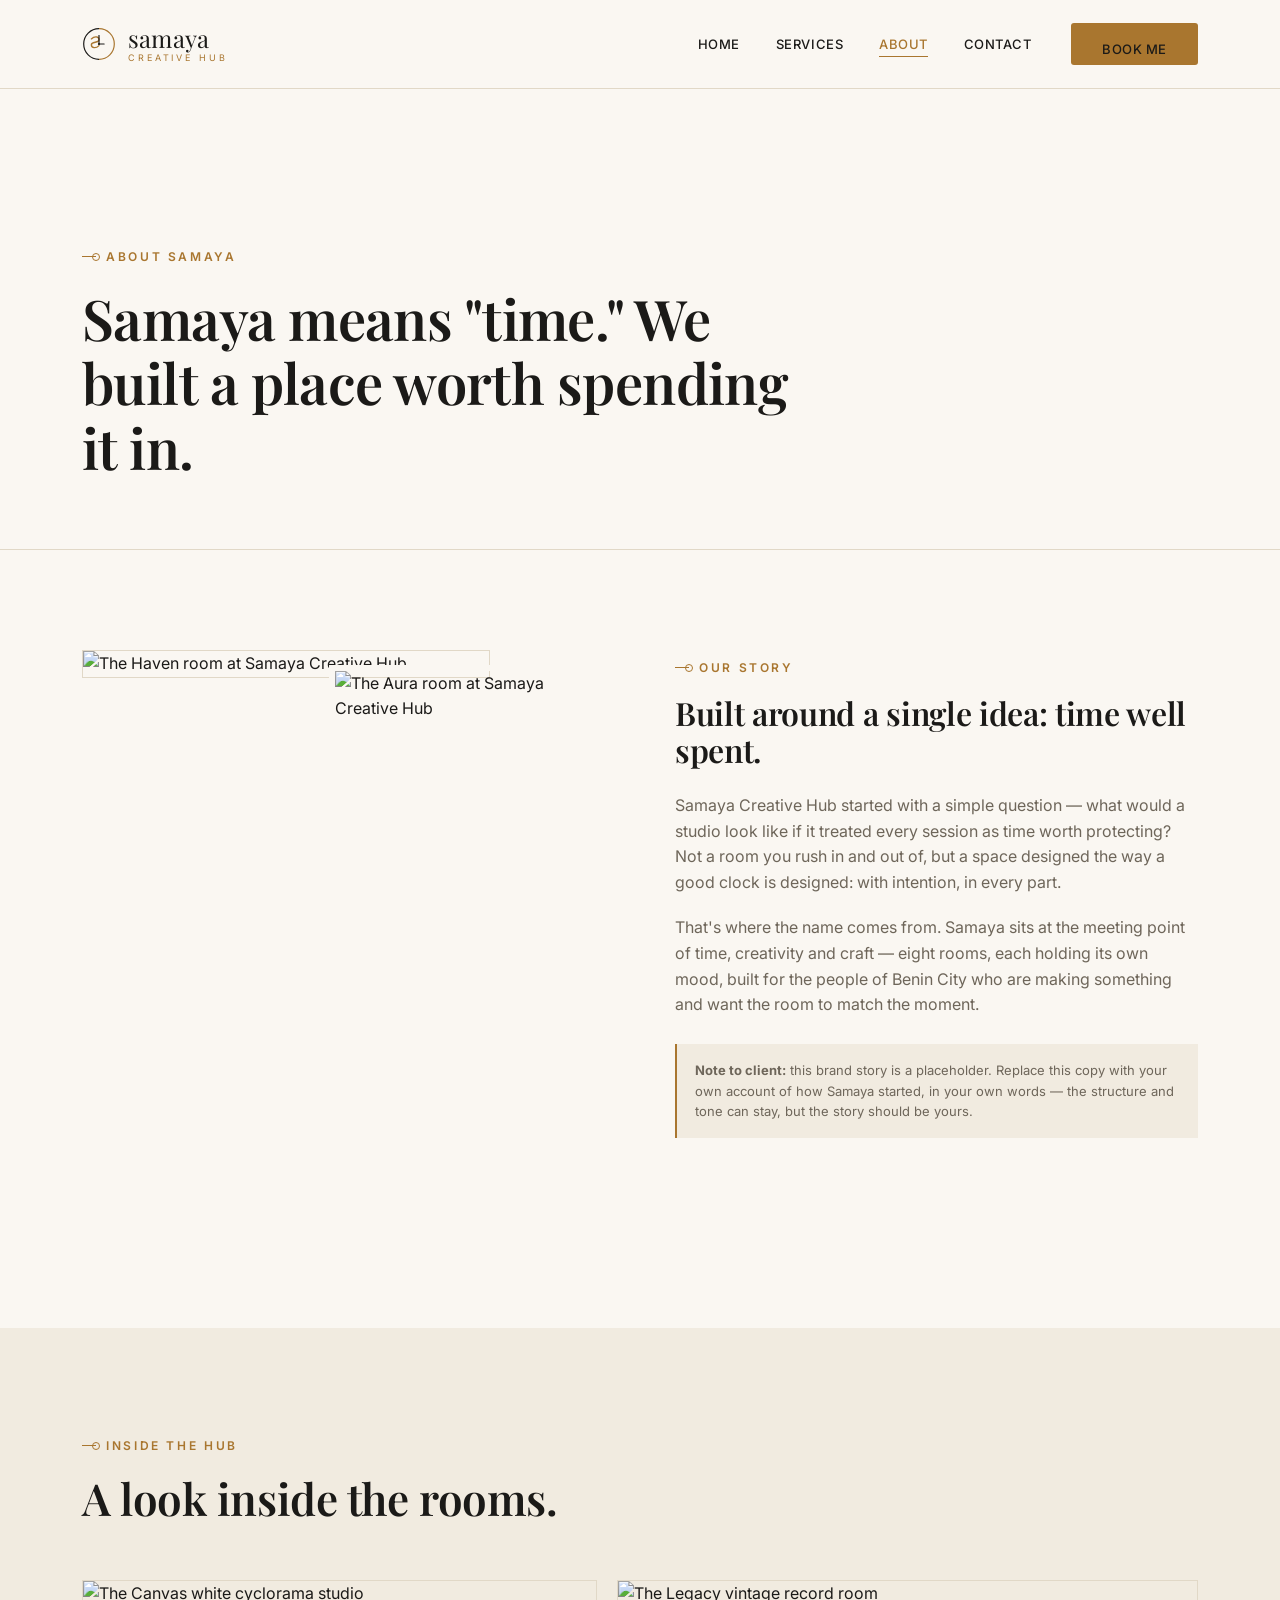
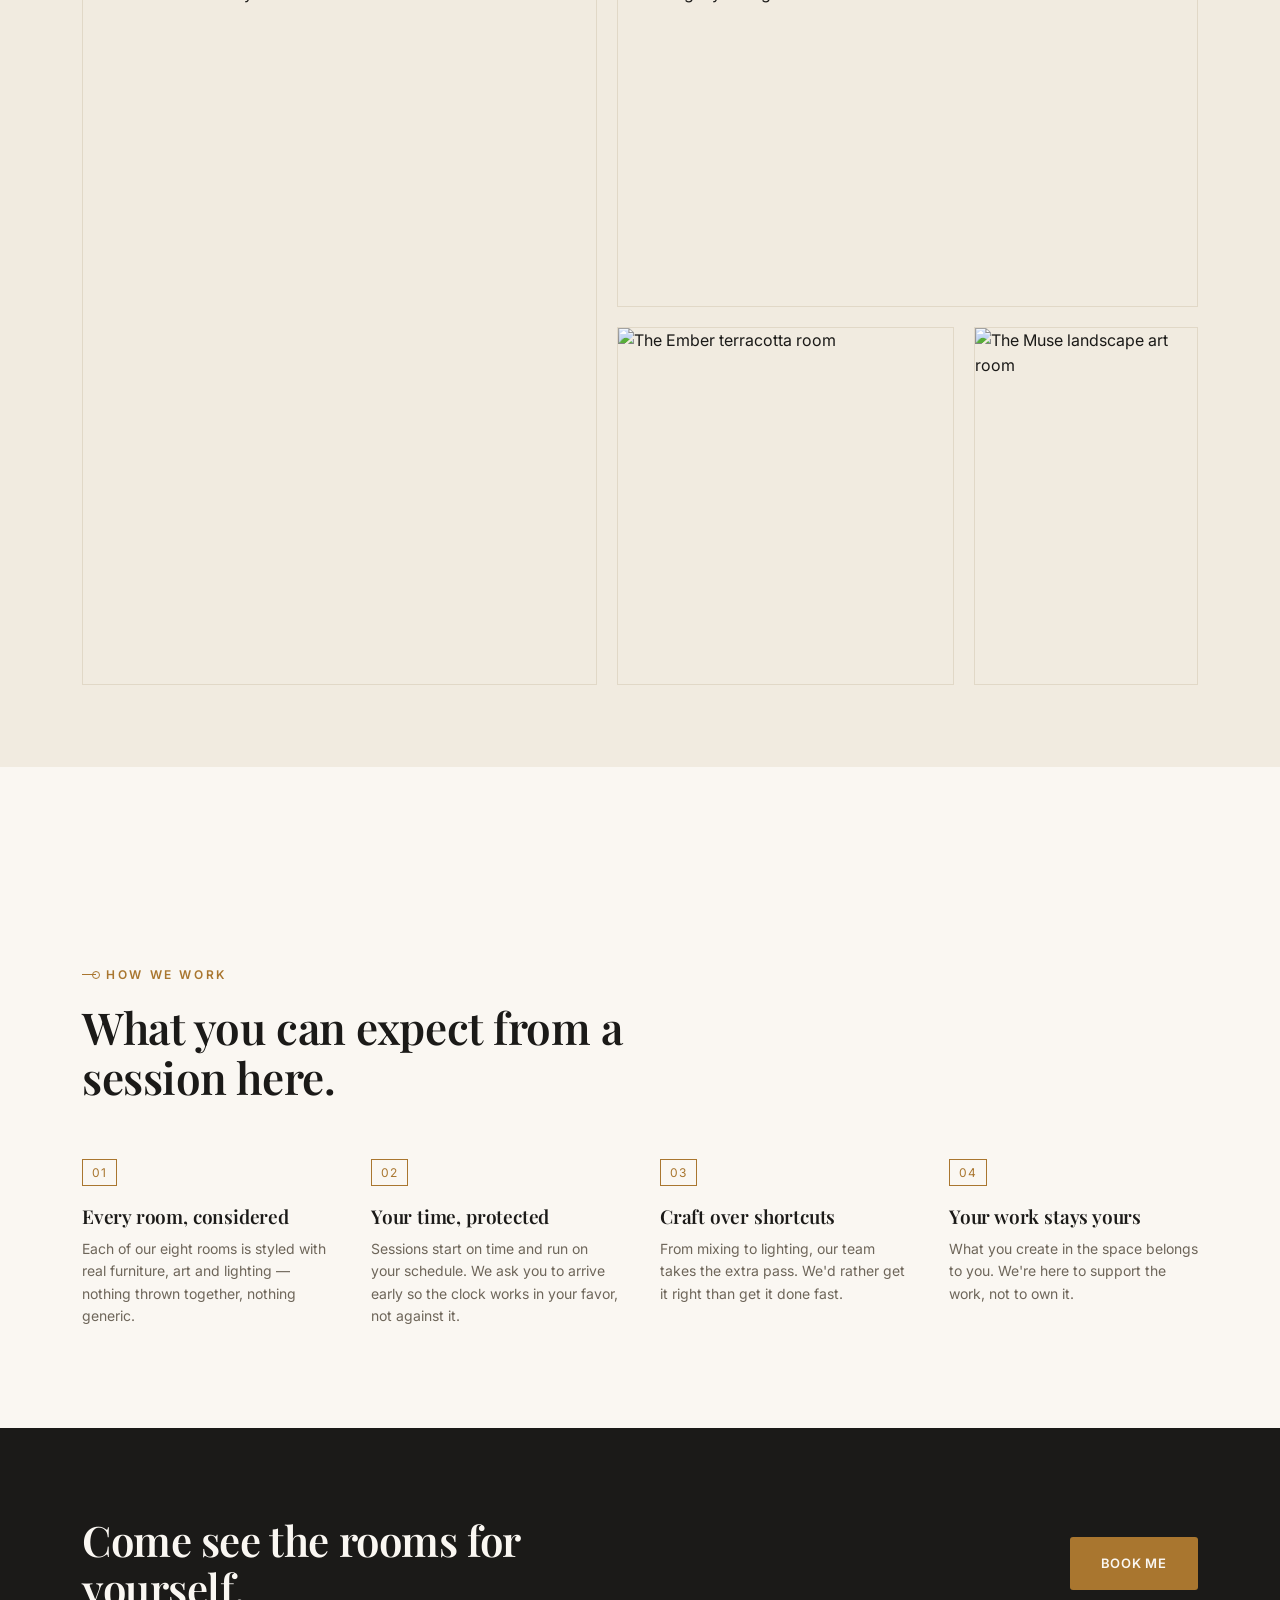
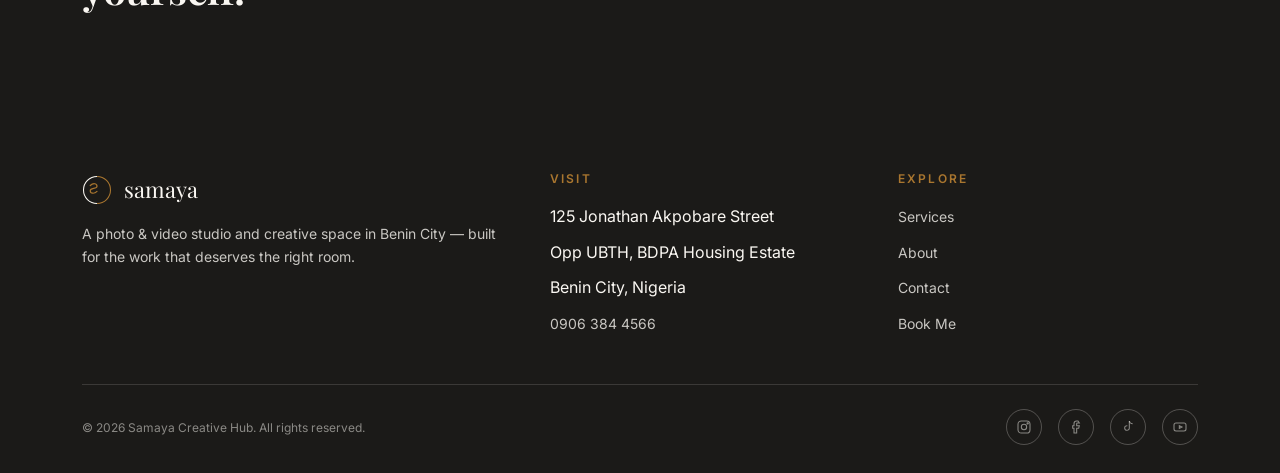
==== about.html @ 329f3262 "first commit" ====
<!DOCTYPE html>
<html lang="en">
<head>
<meta charset="UTF-8">
<meta name="viewport" content="width=device-width, initial-scale=1.0">
<title>About — Samaya Creative Hub</title>
<meta name="description" content="The story, values and studio spaces behind Samaya Creative Hub, a photo and video studio in Benin City.">
<link rel="preconnect" href="https://fonts.googleapis.com">
<link rel="preconnect" href="https://fonts.gstatic.com" crossorigin>
<link href="https://fonts.googleapis.com/css2?family=Playfair+Display:wght@500;600;700&family=Inter:wght@400;500;600;700&display=swap" rel="stylesheet">
<link rel="stylesheet" href="styles.css">
</head>
<body>

<header class="site-header">
  <div class="wrap">
    <a href="index.html" class="logo">
      <svg viewBox="0 0 40 40" fill="none" xmlns="http://www.w3.org/2000/svg">
        <path d="M20 2a18 18 0 0 1 0 36" stroke="#A9762F" stroke-width="1.4"/>
        <path d="M20 2a18 18 0 0 0 0 36" stroke="#1B1A18" stroke-width="1.4"/>
        <path d="M11 14c3.5-3.4 9-3.2 9 1s-9 1.6-9 5.9 5.6 4.4 9 1" stroke="#A9762F" stroke-width="1.6" stroke-linecap="round"/>
        <line x1="20" y1="20" x2="20" y2="10" stroke="#1B1A18" stroke-width="1.4" stroke-linecap="round"/>
        <line x1="20" y1="20" x2="26" y2="20" stroke="#1B1A18" stroke-width="1.4" stroke-linecap="round"/>
        <circle cx="20" cy="20" r="1.3" fill="#1B1A18"/>
      </svg>
      <span class="logo-text">
        <span class="word">samaya</span>
        <span class="sub">CREATIVE HUB</span>
      </span>
    </a>
    <nav class="main-nav">
      <ul>
        <li><a href="index.html">Home</a></li>
        <li><a href="services.html">Services</a></li>
        <li><a href="about.html" class="active">About</a></li>
        <li><a href="contact.html">Contact</a></li>
      </ul>
      <a href="book.html" class="btn btn-bronze">Book Me</a>
    </nav>
    <button class="nav-toggle" aria-label="Toggle menu">
      <svg viewBox="0 0 24 24" fill="none" stroke="currentColor" stroke-width="1.6"><line x1="3" y1="6" x2="21" y2="6"/><line x1="3" y1="12" x2="21" y2="12"/><line x1="3" y1="18" x2="21" y2="18"/></svg>
    </button>
  </div>
</header>

<main>

  <section class="page-hero">
    <div class="wrap">
      <span class="eyebrow"><span class="tick"></span>About Samaya</span>
      <h1>Samaya means "time." We built a place worth spending it in.</h1>
    </div>
  </section>

  <section>
    <div class="wrap about-story">
      <div class="about-photo-stack">
        <img class="p1" src="images/the-haven.jpg" alt="The Haven room at Samaya Creative Hub">
        <img class="p2" src="images/the-aura.jpg" alt="The Aura room at Samaya Creative Hub">
      </div>
      <div class="story-copy">
        <span class="eyebrow"><span class="tick"></span>Our Story</span>
        <h2 style="font-size:32px; margin:18px 0 24px;">Built around a single idea: time well spent.</h2>
        <p>Samaya Creative Hub started with a simple question — what would a studio look like if it treated every session as time worth protecting? Not a room you rush in and out of, but a space designed the way a good clock is designed: with intention, in every part.</p>
        <p>That's where the name comes from. Samaya sits at the meeting point of time, creativity and craft — eight rooms, each holding its own mood, built for the people of Benin City who are making something and want the room to match the moment.</p>
        <div class="placeholder-note">
          <strong>Note to client:</strong> this brand story is a placeholder. Replace this copy with your own account of how Samaya started, in your own words — the structure and tone can stay, but the story should be yours.
        </div>
      </div>
    </div>
  </section>

  <section class="section-alt mt-lg">
    <div class="wrap">
      <div class="section-head">
        <span class="eyebrow"><span class="tick"></span>Inside The Hub</span>
        <h2>A look inside the rooms.</h2>
      </div>
      <div class="asym-gallery">
        <img class="g1" src="images/the-canvas.jpg" alt="The Canvas white cyclorama studio">
        <img class="g2" src="images/the-legacy.webp" alt="The Legacy vintage record room">
        <img class="g3" src="images/the-ember.jpg" alt="The Ember terracotta room">
        <img class="g4" src="images/the-muse.jpg" alt="The Muse landscape art room">
      </div>
    </div>
  </section>

  <section class="mt-lg">
    <div class="wrap">
      <div class="section-head">
        <span class="eyebrow"><span class="tick"></span>How We Work</span>
        <h2>What you can expect from a session here.</h2>
      </div>
      <div class="values-list">
        <div class="value-item">
          <span class="tag-num">01</span>
          <h3>Every room, considered</h3>
          <p>Each of our eight rooms is styled with real furniture, art and lighting — nothing thrown together, nothing generic.</p>
        </div>
        <div class="value-item">
          <span class="tag-num">02</span>
          <h3>Your time, protected</h3>
          <p>Sessions start on time and run on your schedule. We ask you to arrive early so the clock works in your favor, not against it.</p>
        </div>
        <div class="value-item">
          <span class="tag-num">03</span>
          <h3>Craft over shortcuts</h3>
          <p>From mixing to lighting, our team takes the extra pass. We'd rather get it right than get it done fast.</p>
        </div>
        <div class="value-item">
          <span class="tag-num">04</span>
          <h3>Your work stays yours</h3>
          <p>What you create in the space belongs to you. We're here to support the work, not to own it.</p>
        </div>
      </div>
    </div>
  </section>

  <section class="cta-banner">
    <div class="wrap cta-inner">
      <h2>Come see the rooms for yourself.</h2>
      <a href="book.html" class="btn btn-bronze">Book Me</a>
    </div>
  </section>

</main>

<footer class="site-footer">
  <div class="wrap">
    <div class="footer-grid">
      <div>
        <div class="footer-logo">
          <svg viewBox="0 0 40 40" fill="none" xmlns="http://www.w3.org/2000/svg">
            <path d="M20 2a18 18 0 0 1 0 36" stroke="#A9762F" stroke-width="1.4"/>
            <path d="M20 2a18 18 0 0 0 0 36" stroke="#FAF7F2" stroke-width="1.4"/>
            <path d="M11 14c3.5-3.4 9-3.2 9 1s-9 1.6-9 5.9 5.6 4.4 9 1" stroke="#A9762F" stroke-width="1.6" stroke-linecap="round"/>
          </svg>
          <span class="word">samaya</span>
        </div>
        <p>A photo &amp; video studio and creative space in Benin City — built for the work that deserves the right room.</p>
      </div>
      <div>
        <h4>Visit</h4>
        <ul>
          <li>125 Jonathan Akpobare Street</li>
          <li>Opp UBTH, BDPA Housing Estate</li>
          <li>Benin City, Nigeria</li>
          <li><a href="tel:09063844566">0906 384 4566</a></li>
        </ul>
      </div>
      <div>
        <h4>Explore</h4>
        <ul>
          <li><a href="services.html">Services</a></li>
          <li><a href="about.html">About</a></li>
          <li><a href="contact.html">Contact</a></li>
          <li><a href="book.html">Book Me</a></li>
        </ul>
      </div>
    </div>
    <div class="footer-bottom">
      <span>&copy; 2026 Samaya Creative Hub. All rights reserved.</span>
      <div class="social-row">
        <a href="https://instagram.com/samayacreativehub" aria-label="Instagram" target="_blank" rel="noopener"><svg viewBox="0 0 24 24" fill="none" stroke="currentColor" stroke-width="1.6"><rect x="3" y="3" width="18" height="18" rx="5"/><circle cx="12" cy="12" r="4"/><circle cx="17.5" cy="6.5" r="1"/></svg></a>
        <a href="https://facebook.com/samayacreativehub" aria-label="Facebook" target="_blank" rel="noopener"><svg viewBox="0 0 24 24" fill="none" stroke="currentColor" stroke-width="1.6"><path d="M15 3h-2a4 4 0 00-4 4v3H7v4h2v7h4v-7h3l1-4h-4V7a1 1 0 011-1h3z"/></svg></a>
        <a href="https://tiktok.com/@samayacreativehub" aria-label="TikTok" target="_blank" rel="noopener"><svg viewBox="0 0 24 24" fill="none" stroke="currentColor" stroke-width="1.6"><path d="M14 3v10.5a3.5 3.5 0 11-3-3.46"/><path d="M14 3c.4 2.2 2 4 5 4"/></svg></a>
        <a href="https://youtube.com/@samayacreativehub" aria-label="YouTube" target="_blank" rel="noopener"><svg viewBox="0 0 24 24" fill="none" stroke="currentColor" stroke-width="1.6"><rect x="3" y="6" width="18" height="12" rx="3"/><path d="M11 10l4 2-4 2v-4z"/></svg></a>
      </div>
    </div>
  </div>
</footer>

<script src="script.js"></script>
</body>
</html>
---- styles.css ----
/* ==========================================================================
   Samaya Creative Hub — Design System
   Bronze #A9762F · Charcoal #1B1A18 · Cream #FAF7F2
   ========================================================================== */

:root {
  --bronze: #A9762F;
  --bronze-dark: #8B5F24;
  --charcoal: #1B1A18;
  --charcoal-soft: #2A2825;
  --cream: #FAF7F2;
  --cream-alt: #F1EBE0;
  --line: #E1D8C7;
  --muted: #6E665A;

  --serif: 'Playfair Display', Georgia, serif;
  --sans: 'Inter', -apple-system, BlinkMacSystemFont, sans-serif;

  --max: 1180px;
}

* { box-sizing: border-box; margin: 0; padding: 0; }

html { scroll-behavior: smooth; }

body {
  font-family: var(--sans);
  background: var(--cream);
  color: var(--charcoal);
  line-height: 1.6;
  -webkit-font-smoothing: antialiased;
}

img { max-width: 100%; display: block; }

a { color: inherit; text-decoration: none; }

h1, h2, h3, h4 {
  font-family: var(--serif);
  font-weight: 600;
  line-height: 1.15;
  letter-spacing: -0.01em;
}

.wrap {
  max-width: var(--max);
  margin: 0 auto;
  padding: 0 32px;
}

/* ---- eyebrow / tick label, echoes the clock-face motif in the mark ---- */
.eyebrow {
  display: inline-flex;
  align-items: center;
  gap: 10px;
  font-family: var(--sans);
  font-size: 12px;
  font-weight: 600;
  letter-spacing: 0.22em;
  text-transform: uppercase;
  color: var(--bronze);
}
.eyebrow .tick {
  width: 14px;
  height: 1px;
  background: var(--bronze);
  position: relative;
}
.eyebrow .tick::after {
  content: '';
  position: absolute;
  right: -4px;
  top: -3px;
  width: 6px;
  height: 6px;
  border-radius: 50%;
  border: 1px solid var(--bronze);
}

.tag-num {
  font-family: var(--sans);
  font-size: 12px;
  letter-spacing: 0.1em;
  color: var(--bronze);
  border: 1px solid var(--bronze);
  padding: 3px 9px;
  display: inline-block;
}

/* ---- buttons ---- */
.btn {
  display: inline-flex;
  align-items: center;
  gap: 10px;
  font-family: var(--sans);
  font-size: 13px;
  font-weight: 600;
  letter-spacing: 0.06em;
  text-transform: uppercase;
  padding: 15px 30px;
  border-radius: 3px;
  border: 1px solid transparent;
  cursor: pointer;
  transition: background 0.2s ease, color 0.2s ease, border-color 0.2s ease;
}
.btn-bronze { background: var(--bronze); color: var(--cream); }
.btn-bronze:hover { background: var(--bronze-dark); }
.btn-outline-cream { background: transparent; color: var(--cream); border-color: rgba(250,247,242,0.4); }
.btn-outline-cream:hover { border-color: var(--cream); }
.btn-outline-charcoal { background: transparent; color: var(--charcoal); border-color: var(--charcoal); }
.btn-outline-charcoal:hover { background: var(--charcoal); color: var(--cream); }

/* ---- header ---- */
.site-header {
  position: sticky;
  top: 0;
  z-index: 50;
  background: rgba(250,247,242,0.92);
  backdrop-filter: blur(6px);
  border-bottom: 1px solid var(--line);
}
.site-header .wrap {
  display: flex;
  align-items: center;
  justify-content: space-between;
  height: 88px;
}
.logo { display: flex; align-items: center; gap: 12px; }
.logo svg { width: 34px; height: 34px; flex-shrink: 0; }
.logo-text { display: flex; flex-direction: column; line-height: 1; }
.logo-text .word {
  font-family: var(--serif);
  font-size: 24px;
  color: var(--charcoal);
  letter-spacing: 0.01em;
}
.logo-text .sub {
  font-family: var(--sans);
  font-size: 9px;
  letter-spacing: 0.32em;
  color: var(--bronze);
  margin-top: 3px;
}

.main-nav { display: flex; align-items: center; gap: 40px; }
.main-nav ul { display: flex; gap: 36px; list-style: none; }
.main-nav a {
  font-size: 13px;
  font-weight: 500;
  letter-spacing: 0.04em;
  text-transform: uppercase;
  color: var(--charcoal);
  padding-bottom: 4px;
  border-bottom: 1px solid transparent;
  transition: border-color 0.2s ease, color 0.2s ease;
}
.main-nav a:hover, .main-nav a.active { color: var(--bronze); border-color: var(--bronze); }

.nav-toggle { display: none; background: none; border: none; cursor: pointer; }
.nav-toggle svg { width: 26px; height: 26px; }

@media (max-width: 860px) {
  .main-nav { position: fixed; inset: 88px 0 0 0; background: var(--cream); flex-direction: column; align-items: flex-start; padding: 36px 32px; transform: translateX(100%); transition: transform 0.3s ease; overflow-y: auto; }
  .main-nav.open { transform: translateX(0); }
  .main-nav ul { flex-direction: column; gap: 26px; }
  .main-nav .btn { margin-top: 30px; }
  .nav-toggle { display: block; }
}

/* ---- footer ---- */
.site-footer { background: var(--charcoal); color: var(--cream); padding: 72px 0 28px; }
.footer-grid { display: grid; grid-template-columns: 1.4fr 1fr 1fr; gap: 48px; padding-bottom: 48px; border-bottom: 1px solid rgba(250,247,242,0.14); }
.footer-grid h4 { font-family: var(--sans); font-size: 12px; letter-spacing: 0.18em; text-transform: uppercase; color: var(--bronze); margin-bottom: 18px; }
.footer-grid p, .footer-grid a { font-size: 14px; color: rgba(250,247,242,0.78); }
.footer-grid ul { list-style: none; display: flex; flex-direction: column; gap: 10px; }
.footer-grid a:hover { color: var(--bronze); }
.footer-logo { display: flex; align-items: center; gap: 12px; margin-bottom: 16px; }
.footer-logo svg { width: 30px; height: 30px; }
.footer-logo .word { font-family: var(--serif); font-size: 22px; color: var(--cream); }
.footer-bottom { display: flex; justify-content: space-between; align-items: center; padding-top: 24px; font-size: 12px; color: rgba(250,247,242,0.5); flex-wrap: wrap; gap: 12px; }
.social-row { display: flex; gap: 16px; }
.social-row a { display: flex; align-items: center; justify-content: center; width: 36px; height: 36px; border: 1px solid rgba(250,247,242,0.25); border-radius: 50%; transition: border-color 0.2s ease, color 0.2s; }
.social-row a:hover { border-color: var(--bronze); color: var(--bronze); }
.social-row svg { width: 16px; height: 16px; }

@media (max-width: 700px) {
  .footer-grid { grid-template-columns: 1fr; gap: 36px; }
}

/* ---- hero ---- */
.hero { position: relative; height: 86vh; min-height: 560px; display: flex; align-items: flex-end; overflow: hidden; }
.hero img { position: absolute; inset: 0; width: 100%; height: 100%; object-fit: cover; }
.hero::after { content: ''; position: absolute; inset: 0; background: linear-gradient(0deg, rgba(27,26,24,0.82) 0%, rgba(27,26,24,0.28) 55%, rgba(27,26,24,0.1) 100%); }
.hero-content { position: relative; z-index: 2; color: var(--cream); padding: 0 32px 76px; max-width: var(--max); margin: 0 auto; width: 100%; }
.hero .eyebrow { color: #D9BE8B; margin-bottom: 22px; }
.hero .eyebrow .tick { background: #D9BE8B; }
.hero .eyebrow .tick::after { border-color: #D9BE8B; }
.hero h1 { font-size: clamp(40px, 6vw, 74px); max-width: 820px; }
.hero p.lede { font-size: 17px; max-width: 460px; margin: 24px 0 34px; color: rgba(250,247,242,0.82); }

/* ---- generic section ---- */
section { padding: 100px 0; }
.section-alt { background: var(--cream-alt); }
.section-dark { background: var(--charcoal); color: var(--cream); }
.section-head { max-width: 640px; margin-bottom: 56px; }
.section-head .eyebrow { margin-bottom: 18px; }
.section-head h2 { font-size: clamp(30px, 4vw, 44px); }
.section-head p { color: var(--muted); font-size: 16px; margin-top: 18px; }
.section-dark .section-head p { color: rgba(250,247,242,0.7); }

hr.hairline { border: none; border-top: 1px solid var(--line); margin: 0; }
.section-dark hr.hairline, .divider-dark { border-top: 1px solid rgba(250,247,242,0.16); }

/* ---- intro split ---- */
.intro-split { display: grid; grid-template-columns: 0.9fr 1.1fr; gap: 64px; align-items: center; }
.intro-split .num { font-family: var(--serif); font-size: 15px; color: var(--bronze); }
@media (max-width: 860px) { .intro-split { grid-template-columns: 1fr; gap: 30px; } }

/* ---- services grid (icon based, home preview) ---- */
.services-grid { display: grid; grid-template-columns: repeat(3, 1fr); gap: 1px; background: var(--line); border: 1px solid var(--line); }
.service-card { background: var(--cream); padding: 42px 34px; }
.service-card .icon { width: 32px; height: 32px; color: var(--bronze); margin-bottom: 22px; }
.service-card .icon svg { width: 100%; height: 100%; }
.service-card .idx { font-family: var(--sans); font-size: 12px; color: var(--muted); letter-spacing: 0.1em; margin-bottom: 14px; display: block; }
.service-card h3 { font-size: 20px; margin-bottom: 10px; }
.service-card p { font-size: 14px; color: var(--muted); }
@media (max-width: 860px) { .services-grid { grid-template-columns: 1fr; } }
@media (min-width: 861px) and (max-width: 1080px) { .services-grid { grid-template-columns: repeat(2, 1fr); } }

/* ---- rooms grid ---- */
.rooms-grid { display: grid; grid-template-columns: repeat(4, 1fr); gap: 26px; }
.room-card { position: relative; }
.room-photo { aspect-ratio: 4/5; overflow: hidden; background: var(--cream-alt); border: 1px solid var(--line); }
.room-photo img { width: 100%; height: 100%; object-fit: cover; transition: transform 0.5s ease; }
.room-card:hover .room-photo img { transform: scale(1.045); }
.room-photo.swatch { display: flex; align-items: center; justify-content: center; background: #C79A2B; }
.room-photo.swatch span { font-family: var(--serif); color: rgba(27,26,24,0.55); font-size: 13px; letter-spacing: 0.08em; }
.room-meta { display: flex; justify-content: space-between; align-items: baseline; padding-top: 14px; }
.room-meta h4 { font-size: 18px; }
.room-meta .from { font-size: 12px; color: var(--muted); text-transform: uppercase; letter-spacing: 0.06em; }
@media (max-width: 980px) { .rooms-grid { grid-template-columns: repeat(2, 1fr); } }
@media (max-width: 560px) { .rooms-grid { grid-template-columns: 1fr; } }

/* ---- room full listing (services page) ---- */
.room-listing { display: grid; grid-template-columns: 1fr 1.3fr; gap: 0; border-top: 1px solid var(--line); padding: 46px 0; align-items: center; }
.room-listing:last-child { border-bottom: 1px solid var(--line); }
.room-listing .photo { aspect-ratio: 3/2; overflow: hidden; }
.room-listing .photo img { width: 100%; height: 100%; object-fit: cover; }
.room-listing .photo.swatch { display: flex; align-items: center; justify-content: center; background: #C79A2B; }
.room-listing .photo.swatch span { font-family: var(--serif); color: rgba(27,26,24,0.55); }
.room-listing .info { padding: 0 0 0 56px; }
.room-listing .info h3 { font-size: 28px; margin-bottom: 10px; }
.room-listing .info .desc { color: var(--muted); font-size: 14px; margin-bottom: 22px; }
.price-row { display: flex; gap: 40px; }
.price-row div { display: flex; flex-direction: column; }
.price-row .amt { font-family: var(--serif); font-size: 24px; color: var(--charcoal); }
.price-row .dur { font-size: 11px; letter-spacing: 0.1em; text-transform: uppercase; color: var(--bronze); margin-top: 4px; }
@media (max-width: 780px) {
  .room-listing { grid-template-columns: 1fr; gap: 24px; }
  .room-listing .info { padding: 0; }
}

/* ---- CTA banner ---- */
.cta-banner { background: var(--charcoal); color: var(--cream); text-align: left; padding: 88px 0; }
.cta-inner { display: flex; align-items: center; justify-content: space-between; gap: 40px; flex-wrap: wrap; }
.cta-inner h2 { font-size: clamp(28px, 4vw, 42px); max-width: 560px; }
@media (max-width: 700px) { .cta-inner { text-align: left; } }

/* ---- about page ---- */
.about-story { display: grid; grid-template-columns: 1fr 1fr; gap: 70px; align-items: start; }
.about-story .story-copy p { margin-bottom: 20px; color: var(--muted); font-size: 16px; }
.placeholder-note { margin-top: 26px; padding: 16px 18px; border-left: 2px solid var(--bronze); background: var(--cream-alt); font-size: 13px; color: var(--muted); }
.about-photo-stack { position: relative; }
.about-photo-stack img { border: 1px solid var(--line); }
.about-photo-stack .p1 { width: 78%; }
.about-photo-stack .p2 { width: 55%; position: absolute; right: -12px; bottom: -50px; border: 6px solid var(--cream); }
@media (max-width: 900px) { .about-story { grid-template-columns: 1fr; gap: 90px; } .about-photo-stack { margin-bottom: 30px;} }

.asym-gallery { display: grid; grid-template-columns: repeat(6, 1fr); gap: 20px; }
.asym-gallery img { border: 1px solid var(--line); width: 100%; height: 100%; object-fit: cover; }
.asym-gallery .g1 { grid-column: 1 / 4; grid-row: 1 / 3; aspect-ratio: 4/3.4; }
.asym-gallery .g2 { grid-column: 4 / 7; grid-row: 1 / 2; aspect-ratio: 16/9; }
.asym-gallery .g3 { grid-column: 4 / 6; grid-row: 2 / 3; aspect-ratio: 1/1; }
.asym-gallery .g4 { grid-column: 6 / 7; grid-row: 2 / 3; aspect-ratio: 1/1.6; }
@media (max-width: 860px) {
  .asym-gallery { grid-template-columns: 1fr 1fr; }
  .asym-gallery .g1 { grid-column: 1/3; grid-row: auto; aspect-ratio: 16/10; }
  .asym-gallery .g2 { grid-column: 1/3; grid-row: auto; aspect-ratio: 16/9; }
  .asym-gallery .g3, .asym-gallery .g4 { grid-column: span 1; grid-row: auto; aspect-ratio: 1/1; }
}

.values-list { display: grid; grid-template-columns: repeat(4, 1fr); gap: 40px; }
.value-item .tag-num { margin-bottom: 20px; }
.value-item h3 { font-size: 19px; margin-bottom: 10px; }
.value-item p { font-size: 14px; color: var(--muted); }
@media (max-width: 860px) { .values-list { grid-template-columns: 1fr 1fr; } }
@media (max-width: 560px) { .values-list { grid-template-columns: 1fr; } }

/* ---- contact page ---- */
.contact-grid { display: grid; grid-template-columns: 1fr 1fr; gap: 70px; }
.contact-block { margin-bottom: 34px; }
.contact-block h4 { font-family: var(--sans); font-size: 12px; letter-spacing: 0.16em; text-transform: uppercase; color: var(--bronze); margin-bottom: 10px; }
.contact-block p, .contact-block a { font-size: 16px; }
.map-area { aspect-ratio: 4/3; background: var(--cream-alt); border: 1px solid var(--line); display: flex; align-items: center; justify-content: center; flex-direction: column; gap: 10px; color: var(--muted); }
.map-area svg { width: 30px; height: 30px; color: var(--bronze); }
.map-area span { font-size: 13px; letter-spacing: 0.04em; }
@media (max-width: 860px) { .contact-grid { grid-template-columns: 1fr; gap: 48px; } }

.accordion { border-top: 1px solid var(--line); margin-top: 20px; }
.acc-item { border-bottom: 1px solid var(--line); }
.acc-trigger { width: 100%; display: flex; justify-content: space-between; align-items: center; padding: 20px 0; background: none; border: none; text-align: left; font-family: var(--sans); font-size: 15px; font-weight: 600; cursor: pointer; color: var(--charcoal); }
.acc-trigger .plus { font-family: var(--serif); font-size: 20px; color: var(--bronze); transition: transform 0.25s ease; }
.acc-item.open .plus { transform: rotate(45deg); }
.acc-panel { max-height: 0; overflow: hidden; transition: max-height 0.3s ease; }
.acc-panel ul { list-style: none; padding-bottom: 22px; display: flex; flex-direction: column; gap: 10px; }
.acc-panel li { font-size: 14px; color: var(--muted); padding-left: 18px; position: relative; }
.acc-panel li::before { content: '—'; position: absolute; left: 0; color: var(--bronze); }

/* ---- booking form ---- */
.book-layout { display: grid; grid-template-columns: 1fr 1.5fr; gap: 70px; }
.book-side .eyebrow { margin-bottom: 20px; }
.book-side h1 { font-size: clamp(32px, 4vw, 46px); margin-bottom: 20px; }
.book-side p { color: var(--muted); font-size: 15px; margin-bottom: 26px; }
.reminder-box { border: 1px solid var(--line); background: var(--cream-alt); padding: 18px 20px; font-size: 13px; color: var(--charcoal); }
.reminder-box strong { color: var(--bronze); }

form.book-form { display: flex; flex-direction: column; gap: 26px; }
.form-row { display: grid; grid-template-columns: 1fr 1fr; gap: 22px; }
.field label { display: block; font-size: 12px; letter-spacing: 0.08em; text-transform: uppercase; color: var(--muted); margin-bottom: 8px; }
.field input[type="text"], .field input[type="email"], .field input[type="tel"], .field input[type="date"], .field input[type="time"], .field select, .field textarea {
  width: 100%;
  border: 1px solid var(--line);
  background: var(--cream);
  padding: 13px 14px;
  font-family: var(--sans);
  font-size: 14px;
  color: var(--charcoal);
  border-radius: 2px;
}
.field textarea { resize: vertical; min-height: 100px; }
.field input:focus, .field select:focus, .field textarea:focus { outline: none; border-color: var(--bronze); }

.check-grid { display: grid; grid-template-columns: repeat(2, 1fr); gap: 12px; }
.check-item { display: flex; align-items: center; gap: 10px; font-size: 14px; border: 1px solid var(--line); padding: 12px 14px; cursor: pointer; }
.check-item input { accent-color: var(--bronze); width: 15px; height: 15px; }
.check-item.selected { border-color: var(--bronze); }

.radio-row { display: flex; gap: 18px; flex-wrap: wrap; }
.radio-item { display: flex; align-items: center; gap: 8px; font-size: 14px; }
.radio-item input { accent-color: var(--bronze); width: 15px; height: 15px; }

.form-submit { display: flex; align-items: center; gap: 20px; margin-top: 6px; }
.form-note { font-size: 12px; color: var(--muted); }

.confirm-box { display: none; border: 1px solid var(--bronze); background: var(--cream-alt); padding: 30px; text-align: left; }
.confirm-box.show { display: block; }
.confirm-box h3 { font-family: var(--serif); font-size: 22px; margin-bottom: 8px; }
.confirm-box p { font-size: 14px; color: var(--muted); }

@media (max-width: 900px) { .book-layout { grid-template-columns: 1fr; gap: 46px; } }
@media (max-width: 560px) { .form-row, .check-grid { grid-template-columns: 1fr; } }

/* ---- page hero (interior pages) ---- */
.page-hero { padding: 150px 0 70px; border-bottom: 1px solid var(--line); }
.page-hero .eyebrow { margin-bottom: 20px; }
.page-hero h1 { font-size: clamp(34px, 5vw, 56px); max-width: 720px; }
.page-hero p { color: var(--muted); margin-top: 18px; max-width: 540px; font-size: 16px; }

/* ---- utility ---- */
.mt-lg { margin-top: 90px; }
.center-head { text-align: left; }
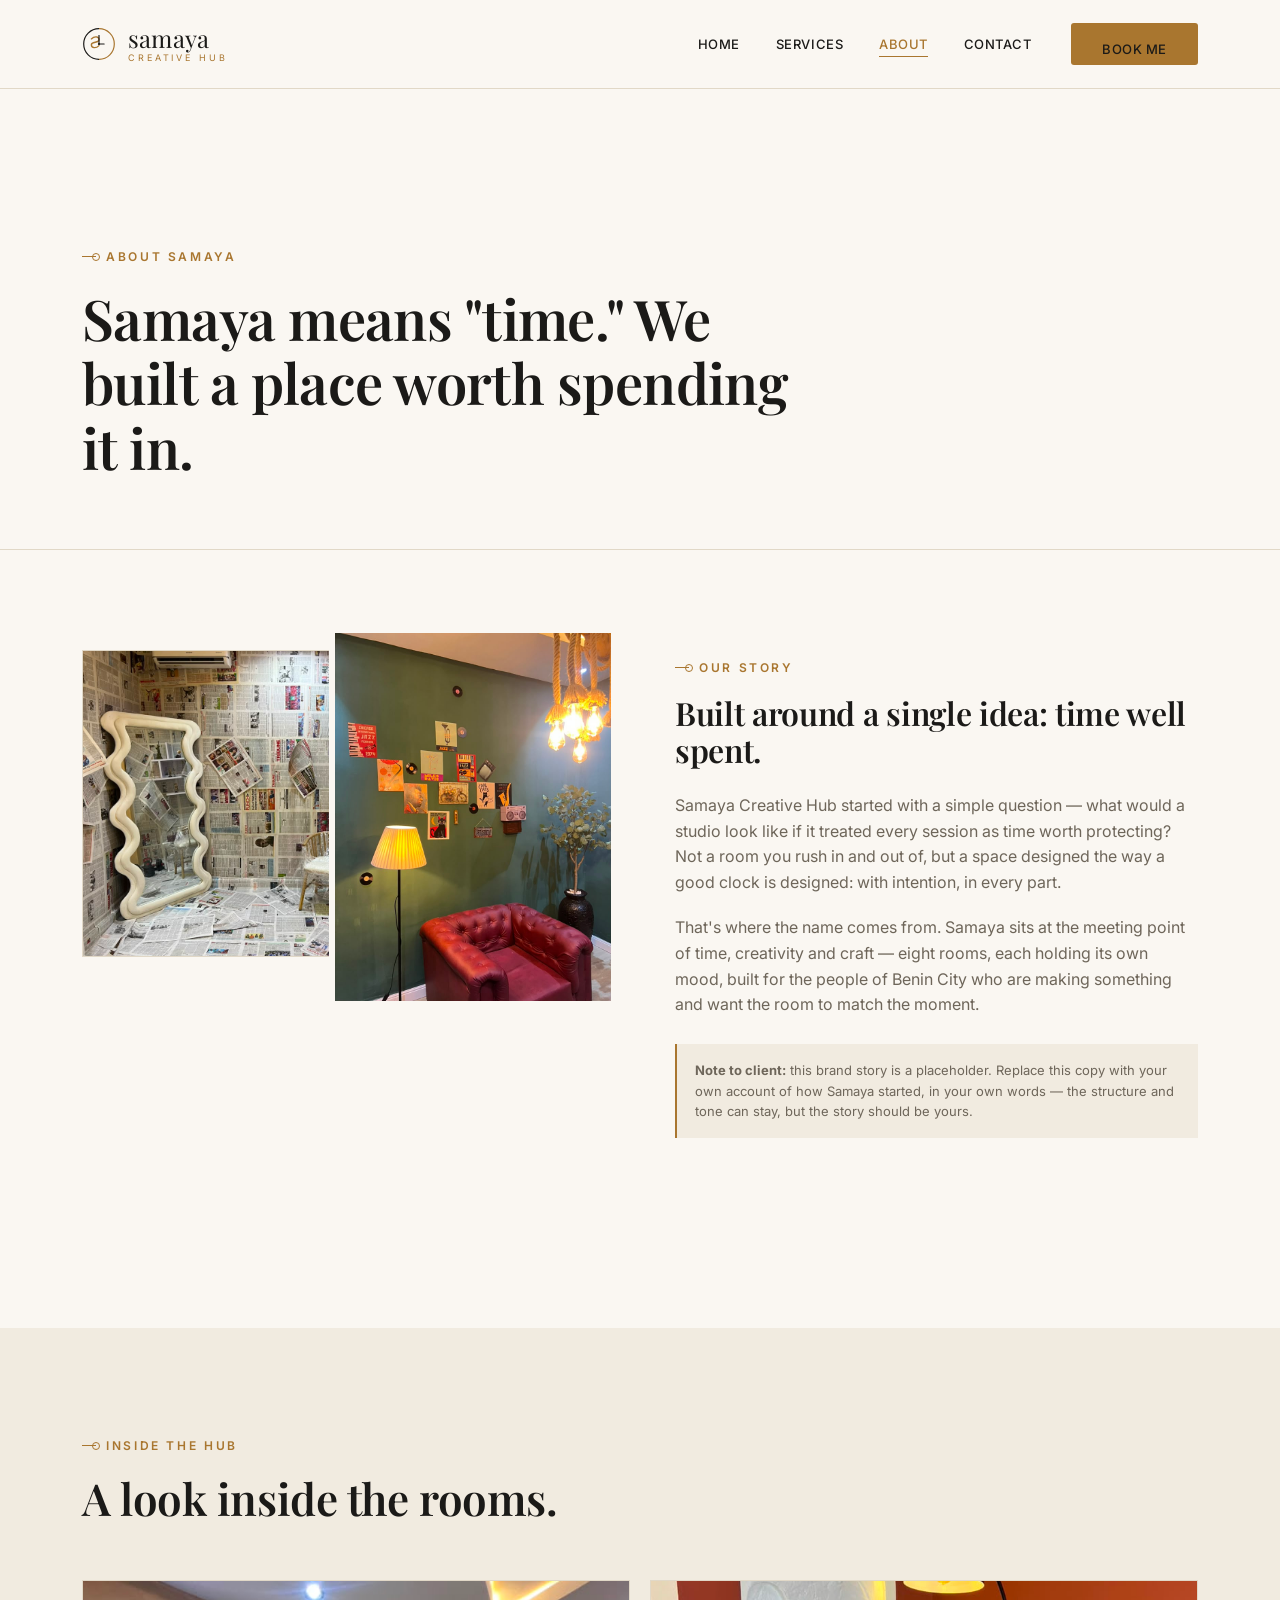
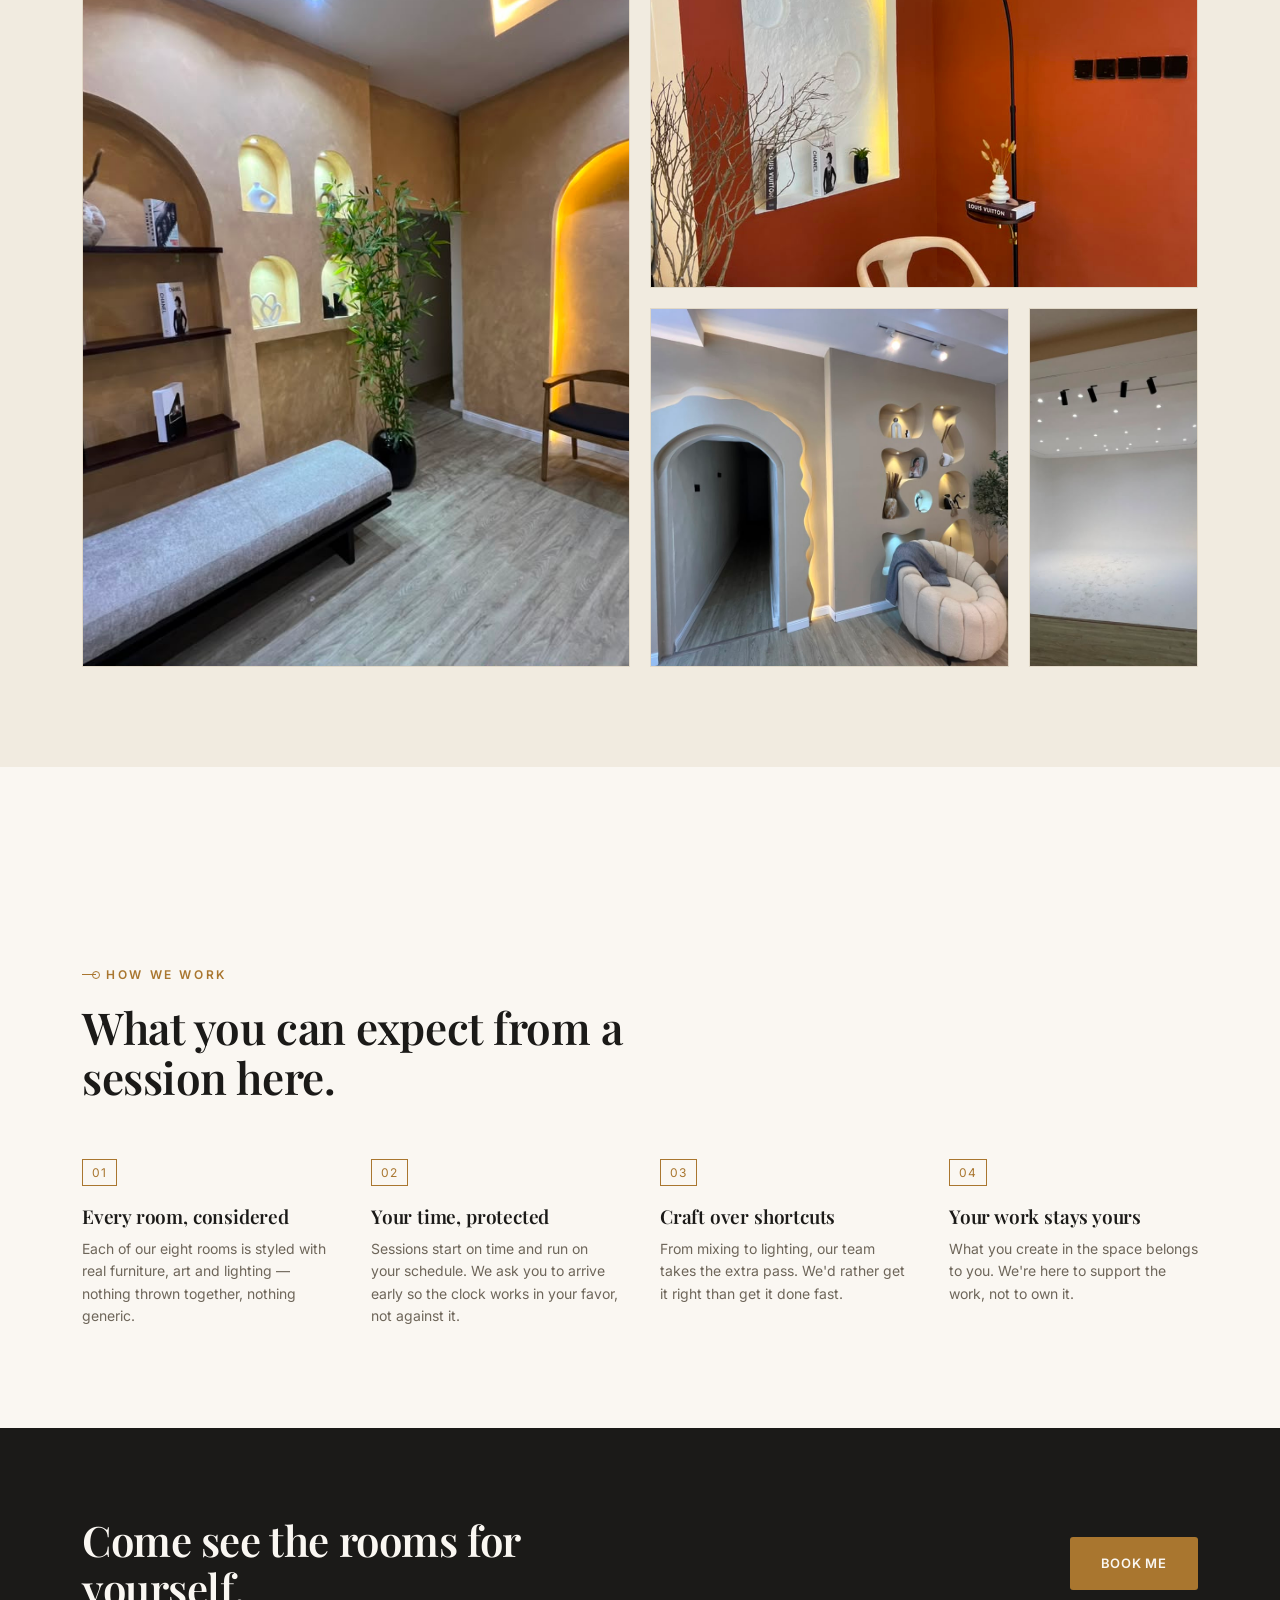
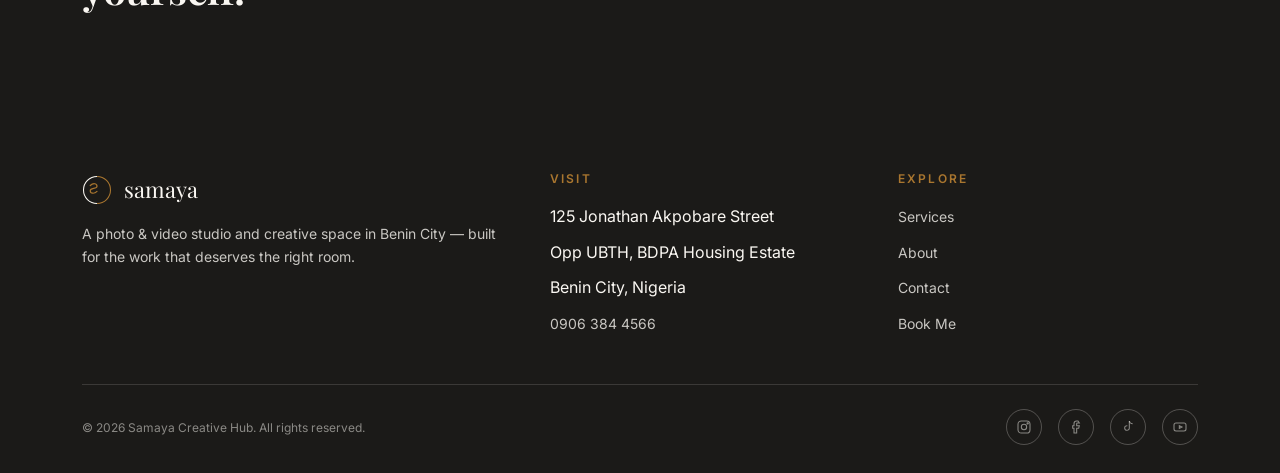
==== commit 5c9b265f: "update" ====
--- a/about.html
+++ b/about.html
@@ -1,175 +1,348 @@
-<!DOCTYPE html>
+<!doctype html>
 <html lang="en">
-<head>
-<meta charset="UTF-8">
-<meta name="viewport" content="width=device-width, initial-scale=1.0">
-<title>About — Samaya Creative Hub</title>
-<meta name="description" content="The story, values and studio spaces behind Samaya Creative Hub, a photo and video studio in Benin City.">
-<link rel="preconnect" href="https://fonts.googleapis.com">
-<link rel="preconnect" href="https://fonts.gstatic.com" crossorigin>
-<link href="https://fonts.googleapis.com/css2?family=Playfair+Display:wght@500;600;700&family=Inter:wght@400;500;600;700&display=swap" rel="stylesheet">
-<link rel="stylesheet" href="styles.css">
-</head>
-<body>
-
-<header class="site-header">
-  <div class="wrap">
-    <a href="index.html" class="logo">
-      <svg viewBox="0 0 40 40" fill="none" xmlns="http://www.w3.org/2000/svg">
-        <path d="M20 2a18 18 0 0 1 0 36" stroke="#A9762F" stroke-width="1.4"/>
-        <path d="M20 2a18 18 0 0 0 0 36" stroke="#1B1A18" stroke-width="1.4"/>
-        <path d="M11 14c3.5-3.4 9-3.2 9 1s-9 1.6-9 5.9 5.6 4.4 9 1" stroke="#A9762F" stroke-width="1.6" stroke-linecap="round"/>
-        <line x1="20" y1="20" x2="20" y2="10" stroke="#1B1A18" stroke-width="1.4" stroke-linecap="round"/>
-        <line x1="20" y1="20" x2="26" y2="20" stroke="#1B1A18" stroke-width="1.4" stroke-linecap="round"/>
-        <circle cx="20" cy="20" r="1.3" fill="#1B1A18"/>
-      </svg>
-      <span class="logo-text">
-        <span class="word">samaya</span>
-        <span class="sub">CREATIVE HUB</span>
-      </span>
-    </a>
-    <nav class="main-nav">
-      <ul>
-        <li><a href="index.html">Home</a></li>
-        <li><a href="services.html">Services</a></li>
-        <li><a href="about.html" class="active">About</a></li>
-        <li><a href="contact.html">Contact</a></li>
-      </ul>
-      <a href="book.html" class="btn btn-bronze">Book Me</a>
-    </nav>
-    <button class="nav-toggle" aria-label="Toggle menu">
-      <svg viewBox="0 0 24 24" fill="none" stroke="currentColor" stroke-width="1.6"><line x1="3" y1="6" x2="21" y2="6"/><line x1="3" y1="12" x2="21" y2="12"/><line x1="3" y1="18" x2="21" y2="18"/></svg>
-    </button>
-  </div>
-</header>
-
-<main>
-
-  <section class="page-hero">
-    <div class="wrap">
-      <span class="eyebrow"><span class="tick"></span>About Samaya</span>
-      <h1>Samaya means "time." We built a place worth spending it in.</h1>
-    </div>
-  </section>
-
-  <section>
-    <div class="wrap about-story">
-      <div class="about-photo-stack">
-        <img class="p1" src="images/the-haven.jpg" alt="The Haven room at Samaya Creative Hub">
-        <img class="p2" src="images/the-aura.jpg" alt="The Aura room at Samaya Creative Hub">
+  <head>
+    <meta charset="UTF-8" />
+    <meta name="viewport" content="width=device-width, initial-scale=1.0" />
+    <title>About — Samaya Creative Hub</title>
+    <meta
+      name="description"
+      content="The story, values and studio spaces behind Samaya Creative Hub, a photo and video studio in Benin City."
+    />
+    <link rel="preconnect" href="https://fonts.googleapis.com" />
+    <link rel="preconnect" href="https://fonts.gstatic.com" crossorigin />
+    <link
+      href="https://fonts.googleapis.com/css2?family=Playfair+Display:wght@500;600;700&family=Inter:wght@400;500;600;700&display=swap"
+      rel="stylesheet"
+    />
+    <link rel="stylesheet" href="styles.css" />
+  </head>
+  <body>
+    <header class="site-header">
+      <div class="wrap">
+        <a href="index.html" class="logo">
+          <svg
+            viewBox="0 0 40 40"
+            fill="none"
+            xmlns="http://www.w3.org/2000/svg"
+          >
+            <path
+              d="M20 2a18 18 0 0 1 0 36"
+              stroke="#A9762F"
+              stroke-width="1.4"
+            />
+            <path
+              d="M20 2a18 18 0 0 0 0 36"
+              stroke="#1B1A18"
+              stroke-width="1.4"
+            />
+            <path
+              d="M11 14c3.5-3.4 9-3.2 9 1s-9 1.6-9 5.9 5.6 4.4 9 1"
+              stroke="#A9762F"
+              stroke-width="1.6"
+              stroke-linecap="round"
+            />
+            <line
+              x1="20"
+              y1="20"
+              x2="20"
+              y2="10"
+              stroke="#1B1A18"
+              stroke-width="1.4"
+              stroke-linecap="round"
+            />
+            <line
+              x1="20"
+              y1="20"
+              x2="26"
+              y2="20"
+              stroke="#1B1A18"
+              stroke-width="1.4"
+              stroke-linecap="round"
+            />
+            <circle cx="20" cy="20" r="1.3" fill="#1B1A18" />
+          </svg>
+          <span class="logo-text">
+            <span class="word">samaya</span>
+            <span class="sub">CREATIVE HUB</span>
+          </span>
+        </a>
+        <nav class="main-nav">
+          <ul>
+            <li><a href="index.html">Home</a></li>
+            <li><a href="services.html">Services</a></li>
+            <li><a href="about.html" class="active">About</a></li>
+            <li><a href="contact.html">Contact</a></li>
+          </ul>
+          <a href="book.html" class="btn btn-bronze">Book Me</a>
+        </nav>
+        <button class="nav-toggle" aria-label="Toggle menu">
+          <svg
+            viewBox="0 0 24 24"
+            fill="none"
+            stroke="currentColor"
+            stroke-width="1.6"
+          >
+            <line x1="3" y1="6" x2="21" y2="6" />
+            <line x1="3" y1="12" x2="21" y2="12" />
+            <line x1="3" y1="18" x2="21" y2="18" />
+          </svg>
+        </button>
       </div>
-      <div class="story-copy">
-        <span class="eyebrow"><span class="tick"></span>Our Story</span>
-        <h2 style="font-size:32px; margin:18px 0 24px;">Built around a single idea: time well spent.</h2>
-        <p>Samaya Creative Hub started with a simple question — what would a studio look like if it treated every session as time worth protecting? Not a room you rush in and out of, but a space designed the way a good clock is designed: with intention, in every part.</p>
-        <p>That's where the name comes from. Samaya sits at the meeting point of time, creativity and craft — eight rooms, each holding its own mood, built for the people of Benin City who are making something and want the room to match the moment.</p>
-        <div class="placeholder-note">
-          <strong>Note to client:</strong> this brand story is a placeholder. Replace this copy with your own account of how Samaya started, in your own words — the structure and tone can stay, but the story should be yours.
+    </header>
+
+    <main>
+      <section class="page-hero">
+        <div class="wrap">
+          <span class="eyebrow"><span class="tick"></span>About Samaya</span>
+          <h1>Samaya means "time." We built a place worth spending it in.</h1>
+        </div>
+      </section>
+
+      <section>
+        <div class="wrap about-story">
+          <div class="about-photo-stack">
+            <img
+              class="p1"
+              src="assets/room_1.jpg"
+              alt="The Haven room at Samaya Creative Hub"
+            />
+            <img
+              class="p2"
+              src="assets/room_2.jpg"
+              alt="The Aura room at Samaya Creative Hub"
+            />
+          </div>
+          <div class="story-copy">
+            <span class="eyebrow"><span class="tick"></span>Our Story</span>
+            <h2 style="font-size: 32px; margin: 18px 0 24px">
+              Built around a single idea: time well spent.
+            </h2>
+            <p>
+              Samaya Creative Hub started with a simple question — what would a
+              studio look like if it treated every session as time worth
+              protecting? Not a room you rush in and out of, but a space
+              designed the way a good clock is designed: with intention, in
+              every part.
+            </p>
+            <p>
+              That's where the name comes from. Samaya sits at the meeting point
+              of time, creativity and craft — eight rooms, each holding its own
+              mood, built for the people of Benin City who are making something
+              and want the room to match the moment.
+            </p>
+            <div class="placeholder-note">
+              <strong>Note to client:</strong> this brand story is a
+              placeholder. Replace this copy with your own account of how Samaya
+              started, in your own words — the structure and tone can stay, but
+              the story should be yours.
+            </div>
+          </div>
+        </div>
+      </section>
+
+      <section class="section-alt mt-lg">
+        <div class="wrap">
+          <div class="section-head">
+            <span class="eyebrow"
+              ><span class="tick"></span>Inside The Hub</span
+            >
+            <h2>A look inside the rooms.</h2>
+          </div>
+          <div class="asym-gallery">
+            <img
+              class="g1"
+              src="assets/room_3.jpg"
+              alt="The Canvas white cyclorama studio"
+            />
+            <img
+              class="g2"
+              src="assets/room_4.jpg"
+              alt="The Legacy vintage record room"
+            />
+            <img
+              class="g3"
+              src="assets/room_5.jpg"
+              alt="The Ember terracotta room"
+            />
+            <img
+              class="g4"
+              src="assets/room_6.jpg"
+              alt="The Muse landscape art room"
+            />
+          </div>
+        </div>
+      </section>
+
+      <section class="mt-lg">
+        <div class="wrap">
+          <div class="section-head">
+            <span class="eyebrow"><span class="tick"></span>How We Work</span>
+            <h2>What you can expect from a session here.</h2>
+          </div>
+          <div class="values-list">
+            <div class="value-item">
+              <span class="tag-num">01</span>
+              <h3>Every room, considered</h3>
+              <p>
+                Each of our eight rooms is styled with real furniture, art and
+                lighting — nothing thrown together, nothing generic.
+              </p>
+            </div>
+            <div class="value-item">
+              <span class="tag-num">02</span>
+              <h3>Your time, protected</h3>
+              <p>
+                Sessions start on time and run on your schedule. We ask you to
+                arrive early so the clock works in your favor, not against it.
+              </p>
+            </div>
+            <div class="value-item">
+              <span class="tag-num">03</span>
+              <h3>Craft over shortcuts</h3>
+              <p>
+                From mixing to lighting, our team takes the extra pass. We'd
+                rather get it right than get it done fast.
+              </p>
+            </div>
+            <div class="value-item">
+              <span class="tag-num">04</span>
+              <h3>Your work stays yours</h3>
+              <p>
+                What you create in the space belongs to you. We're here to
+                support the work, not to own it.
+              </p>
+            </div>
+          </div>
+        </div>
+      </section>
+
+      <section class="cta-banner">
+        <div class="wrap cta-inner">
+          <h2>Come see the rooms for yourself.</h2>
+          <a href="book.html" class="btn btn-bronze">Book Me</a>
+        </div>
+      </section>
+    </main>
+
+    <footer class="site-footer">
+      <div class="wrap">
+        <div class="footer-grid">
+          <div>
+            <div class="footer-logo">
+              <svg
+                viewBox="0 0 40 40"
+                fill="none"
+                xmlns="http://www.w3.org/2000/svg"
+              >
+                <path
+                  d="M20 2a18 18 0 0 1 0 36"
+                  stroke="#A9762F"
+                  stroke-width="1.4"
+                />
+                <path
+                  d="M20 2a18 18 0 0 0 0 36"
+                  stroke="#FAF7F2"
+                  stroke-width="1.4"
+                />
+                <path
+                  d="M11 14c3.5-3.4 9-3.2 9 1s-9 1.6-9 5.9 5.6 4.4 9 1"
+                  stroke="#A9762F"
+                  stroke-width="1.6"
+                  stroke-linecap="round"
+                />
+              </svg>
+              <span class="word">samaya</span>
+            </div>
+            <p>
+              A photo &amp; video studio and creative space in Benin City —
+              built for the work that deserves the right room.
+            </p>
+          </div>
+          <div>
+            <h4>Visit</h4>
+            <ul>
+              <li>125 Jonathan Akpobare Street</li>
+              <li>Opp UBTH, BDPA Housing Estate</li>
+              <li>Benin City, Nigeria</li>
+              <li><a href="tel:09063844566">0906 384 4566</a></li>
+            </ul>
+          </div>
+          <div>
+            <h4>Explore</h4>
+            <ul>
+              <li><a href="services.html">Services</a></li>
+              <li><a href="about.html">About</a></li>
+              <li><a href="contact.html">Contact</a></li>
+              <li><a href="book.html">Book Me</a></li>
+            </ul>
+          </div>
+        </div>
+        <div class="footer-bottom">
+          <span>&copy; 2026 Samaya Creative Hub. All rights reserved.</span>
+          <div class="social-row">
+            <a
+              href="https://instagram.com/samayacreativehub"
+              aria-label="Instagram"
+              target="_blank"
+              rel="noopener"
+              ><svg
+                viewBox="0 0 24 24"
+                fill="none"
+                stroke="currentColor"
+                stroke-width="1.6"
+              >
+                <rect x="3" y="3" width="18" height="18" rx="5" />
+                <circle cx="12" cy="12" r="4" />
+                <circle cx="17.5" cy="6.5" r="1" /></svg
+            ></a>
+            <a
+              href="https://facebook.com/samayacreativehub"
+              aria-label="Facebook"
+              target="_blank"
+              rel="noopener"
+              ><svg
+                viewBox="0 0 24 24"
+                fill="none"
+                stroke="currentColor"
+                stroke-width="1.6"
+              >
+                <path
+                  d="M15 3h-2a4 4 0 00-4 4v3H7v4h2v7h4v-7h3l1-4h-4V7a1 1 0 011-1h3z"
+                /></svg
+            ></a>
+            <a
+              href="https://tiktok.com/@samayacreativehub"
+              aria-label="TikTok"
+              target="_blank"
+              rel="noopener"
+              ><svg
+                viewBox="0 0 24 24"
+                fill="none"
+                stroke="currentColor"
+                stroke-width="1.6"
+              >
+                <path d="M14 3v10.5a3.5 3.5 0 11-3-3.46" />
+                <path d="M14 3c.4 2.2 2 4 5 4" /></svg
+            ></a>
+            <a
+              href="https://youtube.com/@samayacreativehub"
+              aria-label="YouTube"
+              target="_blank"
+              rel="noopener"
+              ><svg
+                viewBox="0 0 24 24"
+                fill="none"
+                stroke="currentColor"
+                stroke-width="1.6"
+              >
+                <rect x="3" y="6" width="18" height="12" rx="3" />
+                <path d="M11 10l4 2-4 2v-4z" /></svg
+            ></a>
+          </div>
         </div>
       </div>
-    </div>
-  </section>
-
-  <section class="section-alt mt-lg">
-    <div class="wrap">
-      <div class="section-head">
-        <span class="eyebrow"><span class="tick"></span>Inside The Hub</span>
-        <h2>A look inside the rooms.</h2>
-      </div>
-      <div class="asym-gallery">
-        <img class="g1" src="images/the-canvas.jpg" alt="The Canvas white cyclorama studio">
-        <img class="g2" src="images/the-legacy.webp" alt="The Legacy vintage record room">
-        <img class="g3" src="images/the-ember.jpg" alt="The Ember terracotta room">
-        <img class="g4" src="images/the-muse.jpg" alt="The Muse landscape art room">
-      </div>
-    </div>
-  </section>
-
-  <section class="mt-lg">
-    <div class="wrap">
-      <div class="section-head">
-        <span class="eyebrow"><span class="tick"></span>How We Work</span>
-        <h2>What you can expect from a session here.</h2>
-      </div>
-      <div class="values-list">
-        <div class="value-item">
-          <span class="tag-num">01</span>
-          <h3>Every room, considered</h3>
-          <p>Each of our eight rooms is styled with real furniture, art and lighting — nothing thrown together, nothing generic.</p>
-        </div>
-        <div class="value-item">
-          <span class="tag-num">02</span>
-          <h3>Your time, protected</h3>
-          <p>Sessions start on time and run on your schedule. We ask you to arrive early so the clock works in your favor, not against it.</p>
-        </div>
-        <div class="value-item">
-          <span class="tag-num">03</span>
-          <h3>Craft over shortcuts</h3>
-          <p>From mixing to lighting, our team takes the extra pass. We'd rather get it right than get it done fast.</p>
-        </div>
-        <div class="value-item">
-          <span class="tag-num">04</span>
-          <h3>Your work stays yours</h3>
-          <p>What you create in the space belongs to you. We're here to support the work, not to own it.</p>
-        </div>
-      </div>
-    </div>
-  </section>
-
-  <section class="cta-banner">
-    <div class="wrap cta-inner">
-      <h2>Come see the rooms for yourself.</h2>
-      <a href="book.html" class="btn btn-bronze">Book Me</a>
-    </div>
-  </section>
-
-</main>
-
-<footer class="site-footer">
-  <div class="wrap">
-    <div class="footer-grid">
-      <div>
-        <div class="footer-logo">
-          <svg viewBox="0 0 40 40" fill="none" xmlns="http://www.w3.org/2000/svg">
-            <path d="M20 2a18 18 0 0 1 0 36" stroke="#A9762F" stroke-width="1.4"/>
-            <path d="M20 2a18 18 0 0 0 0 36" stroke="#FAF7F2" stroke-width="1.4"/>
-            <path d="M11 14c3.5-3.4 9-3.2 9 1s-9 1.6-9 5.9 5.6 4.4 9 1" stroke="#A9762F" stroke-width="1.6" stroke-linecap="round"/>
-          </svg>
-          <span class="word">samaya</span>
-        </div>
-        <p>A photo &amp; video studio and creative space in Benin City — built for the work that deserves the right room.</p>
-      </div>
-      <div>
-        <h4>Visit</h4>
-        <ul>
-          <li>125 Jonathan Akpobare Street</li>
-          <li>Opp UBTH, BDPA Housing Estate</li>
-          <li>Benin City, Nigeria</li>
-          <li><a href="tel:09063844566">0906 384 4566</a></li>
-        </ul>
-      </div>
-      <div>
-        <h4>Explore</h4>
-        <ul>
-          <li><a href="services.html">Services</a></li>
-          <li><a href="about.html">About</a></li>
-          <li><a href="contact.html">Contact</a></li>
-          <li><a href="book.html">Book Me</a></li>
-        </ul>
-      </div>
-    </div>
-    <div class="footer-bottom">
-      <span>&copy; 2026 Samaya Creative Hub. All rights reserved.</span>
-      <div class="social-row">
-        <a href="https://instagram.com/samayacreativehub" aria-label="Instagram" target="_blank" rel="noopener"><svg viewBox="0 0 24 24" fill="none" stroke="currentColor" stroke-width="1.6"><rect x="3" y="3" width="18" height="18" rx="5"/><circle cx="12" cy="12" r="4"/><circle cx="17.5" cy="6.5" r="1"/></svg></a>
-        <a href="https://facebook.com/samayacreativehub" aria-label="Facebook" target="_blank" rel="noopener"><svg viewBox="0 0 24 24" fill="none" stroke="currentColor" stroke-width="1.6"><path d="M15 3h-2a4 4 0 00-4 4v3H7v4h2v7h4v-7h3l1-4h-4V7a1 1 0 011-1h3z"/></svg></a>
-        <a href="https://tiktok.com/@samayacreativehub" aria-label="TikTok" target="_blank" rel="noopener"><svg viewBox="0 0 24 24" fill="none" stroke="currentColor" stroke-width="1.6"><path d="M14 3v10.5a3.5 3.5 0 11-3-3.46"/><path d="M14 3c.4 2.2 2 4 5 4"/></svg></a>
-        <a href="https://youtube.com/@samayacreativehub" aria-label="YouTube" target="_blank" rel="noopener"><svg viewBox="0 0 24 24" fill="none" stroke="currentColor" stroke-width="1.6"><rect x="3" y="6" width="18" height="12" rx="3"/><path d="M11 10l4 2-4 2v-4z"/></svg></a>
-      </div>
-    </div>
-  </div>
-</footer>
-
-<script src="script.js"></script>
-</body>
+    </footer>
+
+    <script src="script.js"></script>
+  </body>
 </html>
--- a/styles.css
+++ b/styles.css
@@ -190,7 +190,8 @@
 /* ---- hero ---- */
 .hero { position: relative; height: 86vh; min-height: 560px; display: flex; align-items: flex-end; overflow: hidden; }
 .hero img { position: absolute; inset: 0; width: 100%; height: 100%; object-fit: cover; }
-.hero::after { content: ''; position: absolute; inset: 0; background: linear-gradient(0deg, rgba(27,26,24,0.82) 0%, rgba(27,26,24,0.28) 55%, rgba(27,26,24,0.1) 100%); }
+.hero::after { content: ''; position: absolute; inset: 0; background: linear-gradient(0deg, rgba(27,26,24,0.90) 0%, rgba(27,26,24,0.55) 55%, rgba(27,26,24,0.35) 100%); }
+.hero img { filter: brightness(0.75); }
 .hero-content { position: relative; z-index: 2; color: var(--cream); padding: 0 32px 76px; max-width: var(--max); margin: 0 auto; width: 100%; }
 .hero .eyebrow { color: #D9BE8B; margin-bottom: 22px; }
 .hero .eyebrow .tick { background: #D9BE8B; }
@@ -369,3 +370,10 @@
 /* ---- utility ---- */
 .mt-lg { margin-top: 90px; }
 .center-head { text-align: left; }
+
+
+.logo-img {
+  height: 8pc;
+  width: auto;
+  display: block;
+}
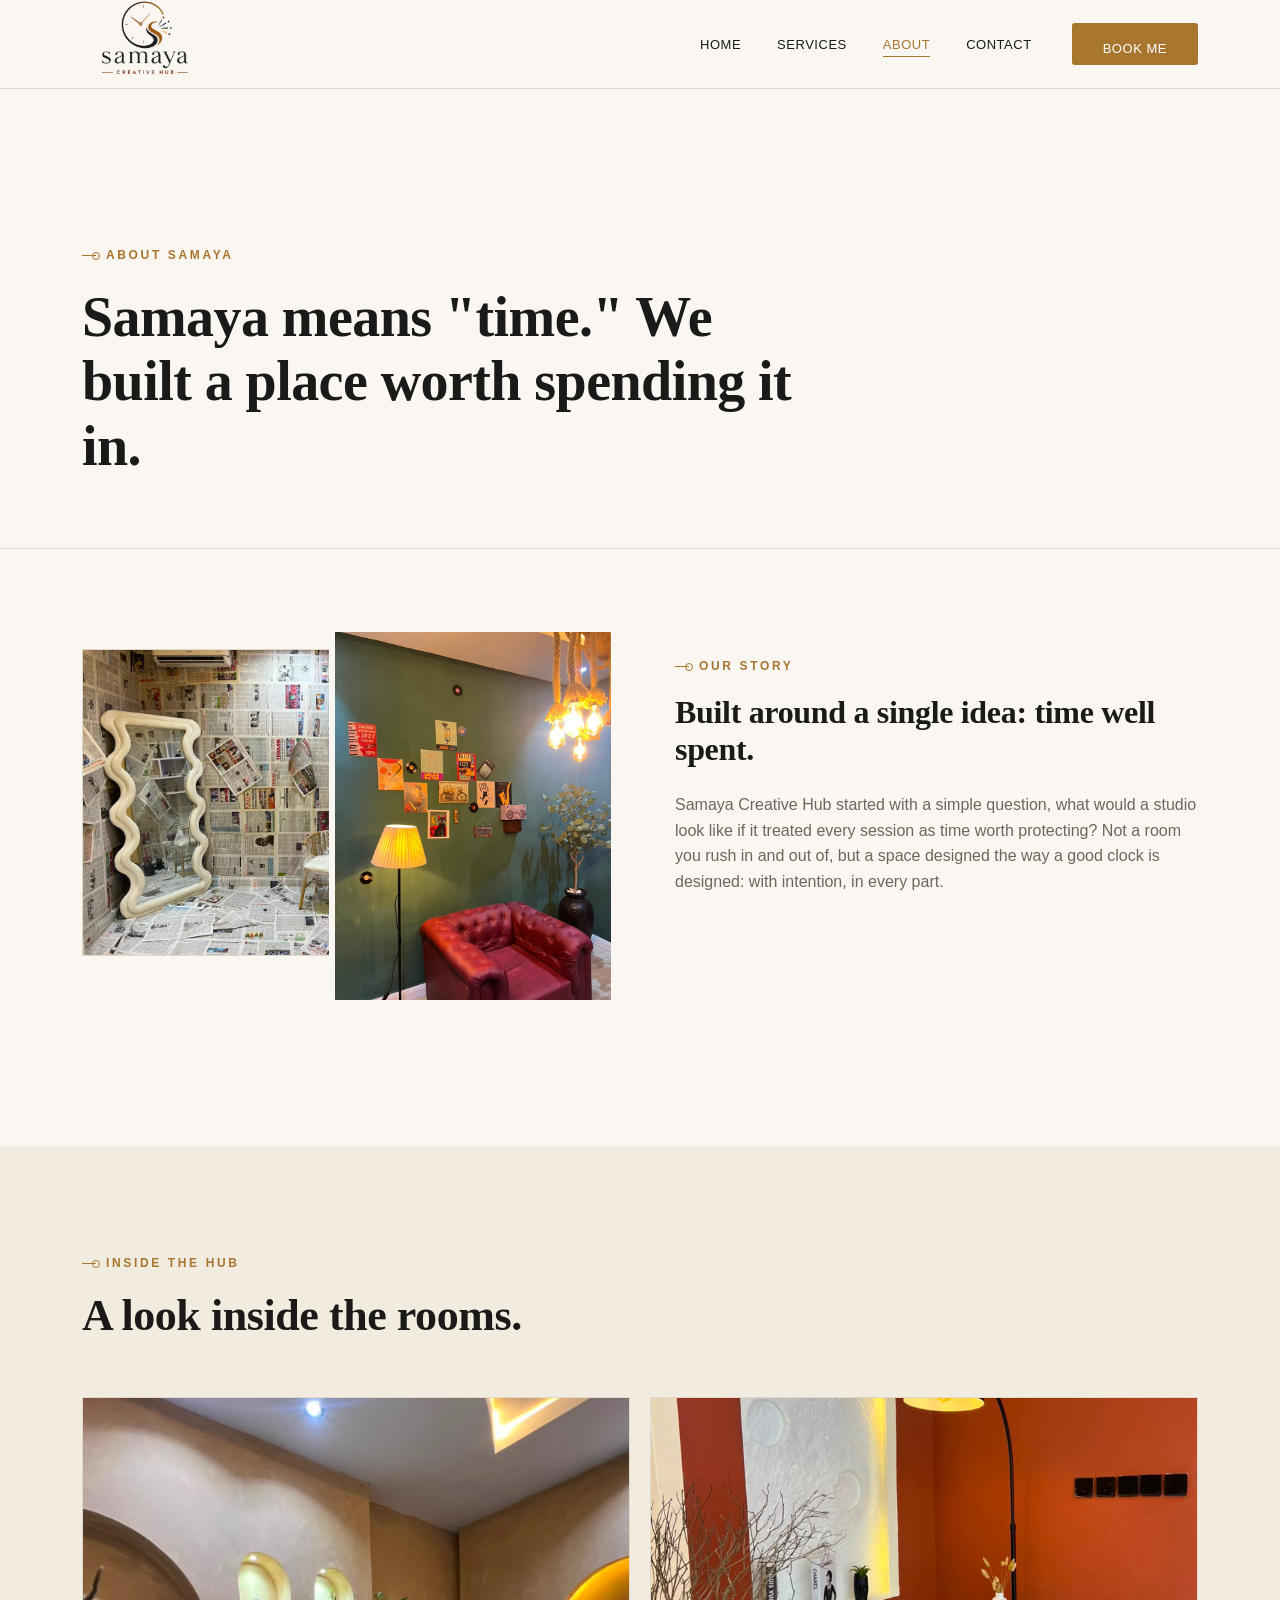
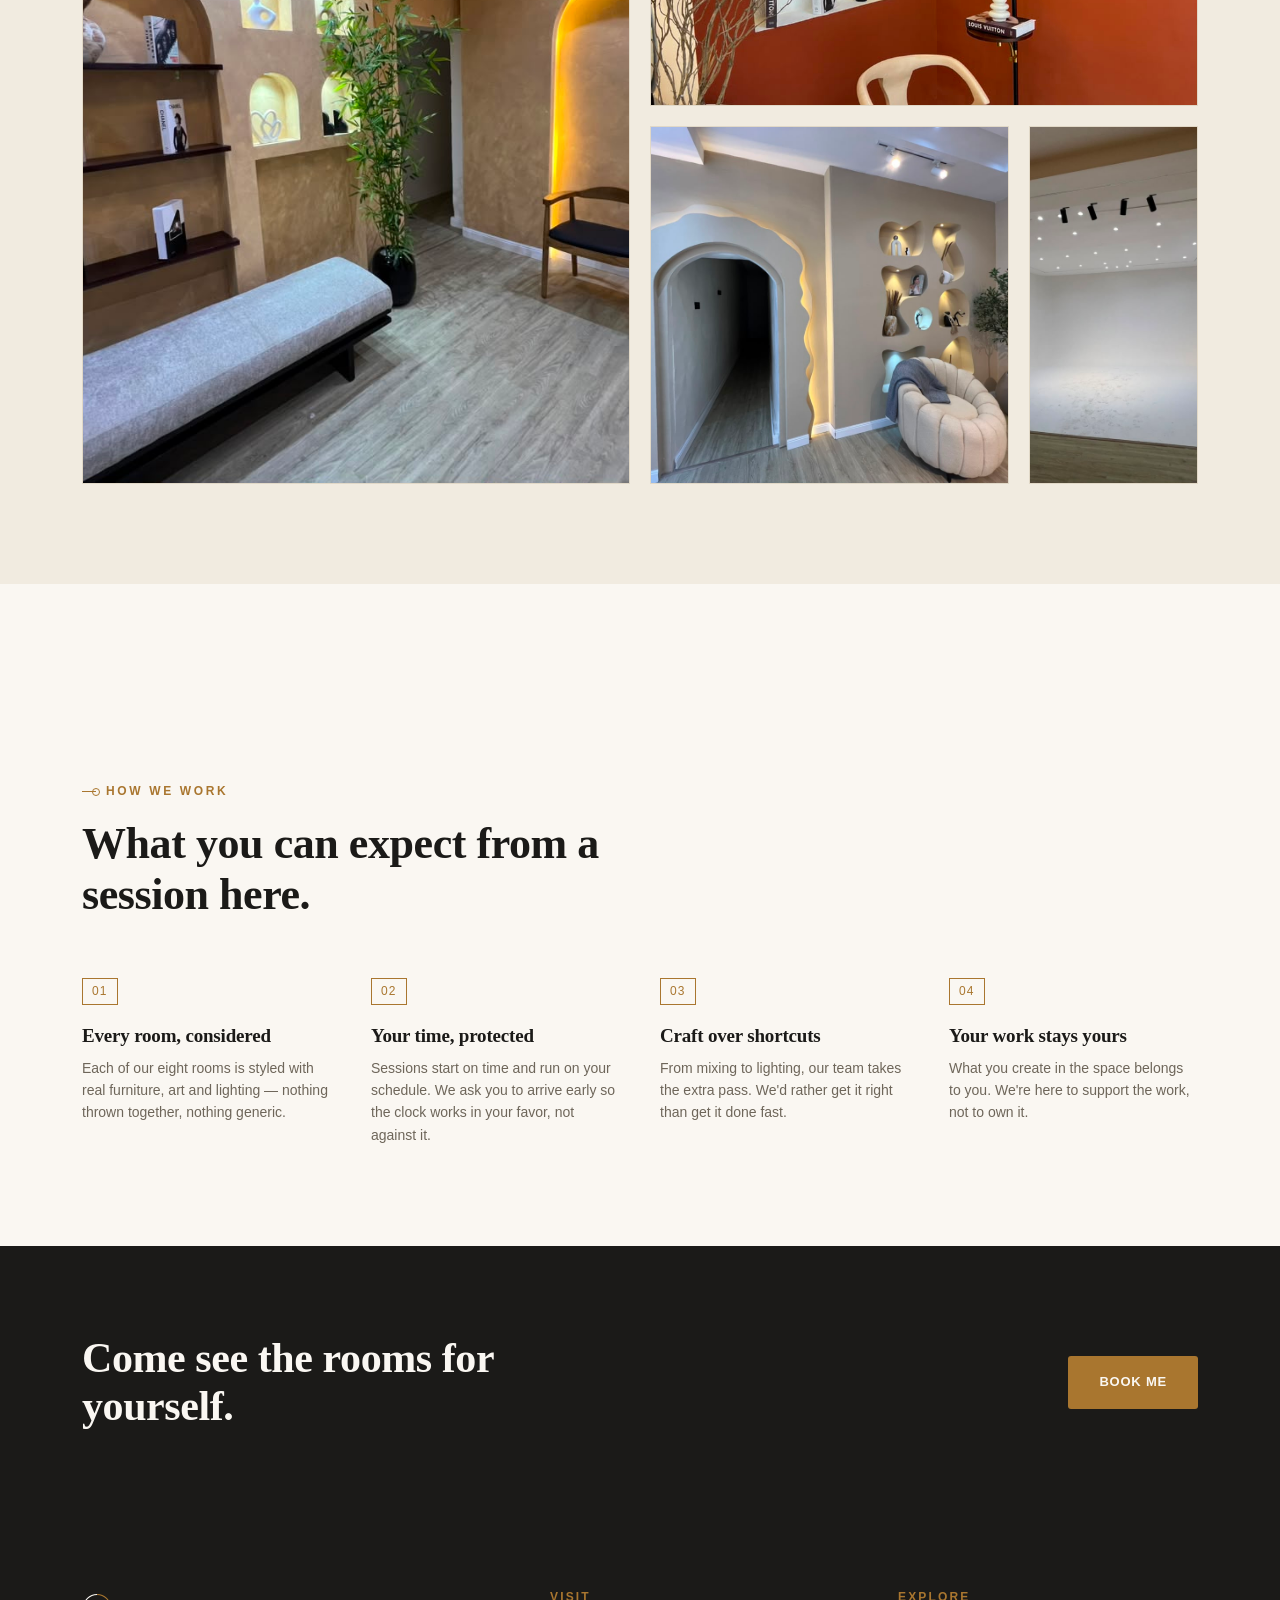
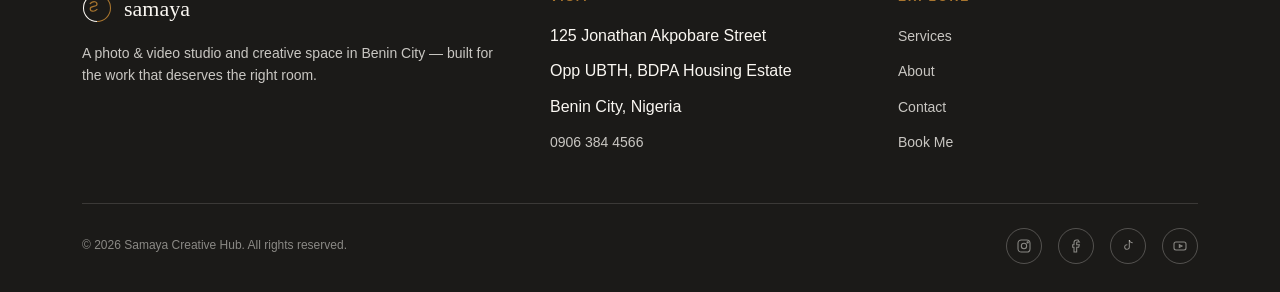
==== commit 39649091: "UI updates" ====
--- a/about.html
+++ b/about.html
@@ -8,63 +8,19 @@
       name="description"
       content="The story, values and studio spaces behind Samaya Creative Hub, a photo and video studio in Benin City."
     />
-    <link rel="preconnect" href="https://fonts.googleapis.com" />
-    <link rel="preconnect" href="https://fonts.gstatic.com" crossorigin />
-    <link
-      href="https://fonts.googleapis.com/css2?family=Playfair+Display:wght@500;600;700&family=Inter:wght@400;500;600;700&display=swap"
-      rel="stylesheet"
-    />
+    <link rel="shortcut icon" href="assets/favicon.png" type="image/x-icon" />
+
     <link rel="stylesheet" href="styles.css" />
   </head>
   <body>
     <header class="site-header">
       <div class="wrap">
         <a href="index.html" class="logo">
-          <svg
-            viewBox="0 0 40 40"
-            fill="none"
-            xmlns="http://www.w3.org/2000/svg"
-          >
-            <path
-              d="M20 2a18 18 0 0 1 0 36"
-              stroke="#A9762F"
-              stroke-width="1.4"
-            />
-            <path
-              d="M20 2a18 18 0 0 0 0 36"
-              stroke="#1B1A18"
-              stroke-width="1.4"
-            />
-            <path
-              d="M11 14c3.5-3.4 9-3.2 9 1s-9 1.6-9 5.9 5.6 4.4 9 1"
-              stroke="#A9762F"
-              stroke-width="1.6"
-              stroke-linecap="round"
-            />
-            <line
-              x1="20"
-              y1="20"
-              x2="20"
-              y2="10"
-              stroke="#1B1A18"
-              stroke-width="1.4"
-              stroke-linecap="round"
-            />
-            <line
-              x1="20"
-              y1="20"
-              x2="26"
-              y2="20"
-              stroke="#1B1A18"
-              stroke-width="1.4"
-              stroke-linecap="round"
-            />
-            <circle cx="20" cy="20" r="1.3" fill="#1B1A18" />
-          </svg>
-          <span class="logo-text">
-            <span class="word">samaya</span>
-            <span class="sub">CREATIVE HUB</span>
-          </span>
+          <img
+            src="assets/logo.png"
+            alt="Samaya Creative Hub logo"
+            class="logo-img"
+          />
         </a>
         <nav class="main-nav">
           <ul>
@@ -73,7 +29,9 @@
             <li><a href="about.html" class="active">About</a></li>
             <li><a href="contact.html">Contact</a></li>
           </ul>
-          <a href="book.html" class="btn btn-bronze">Book Me</a>
+          <a href="book.html" style="color: #fff" class="btn btn-bronze"
+            >Book Me</a
+          >
         </nav>
         <button class="nav-toggle" aria-label="Toggle menu">
           <svg
@@ -118,24 +76,12 @@
               Built around a single idea: time well spent.
             </h2>
             <p>
-              Samaya Creative Hub started with a simple question — what would a
+              Samaya Creative Hub started with a simple question, what would a
               studio look like if it treated every session as time worth
               protecting? Not a room you rush in and out of, but a space
               designed the way a good clock is designed: with intention, in
               every part.
             </p>
-            <p>
-              That's where the name comes from. Samaya sits at the meeting point
-              of time, creativity and craft — eight rooms, each holding its own
-              mood, built for the people of Benin City who are making something
-              and want the room to match the moment.
-            </p>
-            <div class="placeholder-note">
-              <strong>Note to client:</strong> this brand story is a
-              placeholder. Replace this copy with your own account of how Samaya
-              started, in your own words — the structure and tone can stay, but
-              the story should be yours.
-            </div>
           </div>
         </div>
       </section>
--- a/styles.css
+++ b/styles.css
@@ -4,24 +4,30 @@
    ========================================================================== */
 
 :root {
-  --bronze: #A9762F;
-  --bronze-dark: #8B5F24;
-  --charcoal: #1B1A18;
-  --charcoal-soft: #2A2825;
-  --cream: #FAF7F2;
-  --cream-alt: #F1EBE0;
-  --line: #E1D8C7;
-  --muted: #6E665A;
-
-  --serif: 'Playfair Display', Georgia, serif;
-  --sans: 'Inter', -apple-system, BlinkMacSystemFont, sans-serif;
+  --bronze: #a9762f;
+  --bronze-dark: #8b5f24;
+  --charcoal: #1b1a18;
+  --charcoal-soft: #2a2825;
+  --cream: #faf7f2;
+  --cream-alt: #f1ebe0;
+  --line: #e1d8c7;
+  --muted: #6e665a;
+
+  --serif: Cambria, Georgia, "Times New Roman", serif;
+  --sans: "Segoe UI", -apple-system, BlinkMacSystemFont, Roboto, sans-serif;
 
   --max: 1180px;
 }
 
-* { box-sizing: border-box; margin: 0; padding: 0; }
-
-html { scroll-behavior: smooth; }
+* {
+  box-sizing: border-box;
+  margin: 0;
+  padding: 0;
+}
+
+html {
+  scroll-behavior: smooth;
+}
 
 body {
   font-family: var(--sans);
@@ -29,13 +35,26 @@
   color: var(--charcoal);
   line-height: 1.6;
   -webkit-font-smoothing: antialiased;
-}
-
-img { max-width: 100%; display: block; }
-
-a { color: inherit; text-decoration: none; }
-
-h1, h2, h3, h4 {
+   padding-top: 88px;
+}
+
+/* .hero {
+  margin-top: -30px;
+} */
+img {
+  max-width: 100%;
+  display: block;
+}
+
+a {
+  color: inherit;
+  text-decoration: none;
+}
+
+h1,
+h2,
+h3,
+h4 {
   font-family: var(--serif);
   font-weight: 600;
   line-height: 1.15;
@@ -67,7 +86,7 @@
   position: relative;
 }
 .eyebrow .tick::after {
-  content: '';
+  content: "";
   position: absolute;
   right: -4px;
   top: -3px;
@@ -101,22 +120,44 @@
   border-radius: 3px;
   border: 1px solid transparent;
   cursor: pointer;
-  transition: background 0.2s ease, color 0.2s ease, border-color 0.2s ease;
-}
-.btn-bronze { background: var(--bronze); color: var(--cream); }
-.btn-bronze:hover { background: var(--bronze-dark); }
-.btn-outline-cream { background: transparent; color: var(--cream); border-color: rgba(250,247,242,0.4); }
-.btn-outline-cream:hover { border-color: var(--cream); }
-.btn-outline-charcoal { background: transparent; color: var(--charcoal); border-color: var(--charcoal); }
-.btn-outline-charcoal:hover { background: var(--charcoal); color: var(--cream); }
+  transition:
+    background 0.2s ease,
+    color 0.2s ease,
+    border-color 0.2s ease;
+}
+.btn-bronze {
+  background: var(--bronze);
+  color: var(--cream);
+}
+.btn-bronze:hover {
+  background: var(--bronze-dark);
+}
+.btn-outline-cream {
+  background: transparent;
+  color: var(--cream);
+  border-color: rgba(250, 247, 242, 0.4);
+}
+.btn-outline-cream:hover {
+  border-color: var(--cream);
+}
+.btn-outline-charcoal {
+  background: transparent;
+  color: var(--charcoal);
+  border-color: var(--charcoal);
+}
+.btn-outline-charcoal:hover {
+  background: var(--charcoal);
+  color: var(--cream);
+}
 
 /* ---- header ---- */
 .site-header {
-  position: sticky;
+  position: fixed;
   top: 0;
+  left: 0;
+  right: 0;
   z-index: 50;
-  background: rgba(250,247,242,0.92);
-  backdrop-filter: blur(6px);
+  background: rgba(250,247,242,0.97);
   border-bottom: 1px solid var(--line);
 }
 .site-header .wrap {
@@ -125,9 +166,34 @@
   justify-content: space-between;
   height: 88px;
 }
-.logo { display: flex; align-items: center; gap: 12px; }
-.logo svg { width: 34px; height: 34px; flex-shrink: 0; }
-.logo-text { display: flex; flex-direction: column; line-height: 1; }
+
+@media (max-width: 700px) {
+  .hero.hero {
+    align-items: center;
+  }
+  .hero .hero-content {
+    padding-bottom: 32px;
+  }
+}
+html,
+body {
+  overflow-x: hidden;
+}
+.logo {
+  display: flex;
+  align-items: center;
+  gap: 12px;
+}
+.logo svg {
+  width: 34px;
+  height: 34px;
+  flex-shrink: 0;
+}
+.logo-text {
+  display: flex;
+  flex-direction: column;
+  line-height: 1;
+}
 .logo-text .word {
   font-family: var(--serif);
   font-size: 24px;
@@ -142,8 +208,16 @@
   margin-top: 3px;
 }
 
-.main-nav { display: flex; align-items: center; gap: 40px; }
-.main-nav ul { display: flex; gap: 36px; list-style: none; }
+.main-nav {
+  display: flex;
+  align-items: center;
+  gap: 40px;
+}
+.main-nav ul {
+  display: flex;
+  gap: 36px;
+  list-style: none;
+}
 .main-nav a {
   font-size: 13px;
   font-weight: 500;
@@ -152,183 +226,757 @@
   color: var(--charcoal);
   padding-bottom: 4px;
   border-bottom: 1px solid transparent;
-  transition: border-color 0.2s ease, color 0.2s ease;
-}
-.main-nav a:hover, .main-nav a.active { color: var(--bronze); border-color: var(--bronze); }
-
-.nav-toggle { display: none; background: none; border: none; cursor: pointer; }
-.nav-toggle svg { width: 26px; height: 26px; }
+  transition:
+    border-color 0.2s ease,
+    color 0.2s ease;
+}
+.main-nav a:hover,
+.main-nav a.active {
+  color: var(--bronze);
+  border-color: var(--bronze);
+}
+
+.nav-toggle {
+  display: none;
+  background: none;
+  border: none;
+  cursor: pointer;
+}
+.nav-toggle svg {
+  width: 26px;
+  height: 26px;
+}
 
 @media (max-width: 860px) {
-  .main-nav { position: fixed; inset: 88px 0 0 0; background: var(--cream); flex-direction: column; align-items: flex-start; padding: 36px 32px; transform: translateX(100%); transition: transform 0.3s ease; overflow-y: auto; }
-  .main-nav.open { transform: translateX(0); }
-  .main-nav ul { flex-direction: column; gap: 26px; }
-  .main-nav .btn { margin-top: 30px; }
-  .nav-toggle { display: block; }
+  .main-nav {
+    position: fixed;
+    inset: 88px 0 0 0;
+    background: var(--cream);
+    flex-direction: column;
+    align-items: flex-start;
+    padding: 36px 32px;
+    transform: translateX(100%);
+    transition: transform 0.3s ease;
+    overflow-y: auto;
+  }
+  .main-nav.open {
+    transform: translateX(0);
+  }
+  .main-nav ul {
+    flex-direction: column;
+    gap: 26px;
+  }
+  .main-nav .btn {
+    margin-top: 30px;
+  }
+  .nav-toggle {
+    display: block;
+  }
 }
 
 /* ---- footer ---- */
-.site-footer { background: var(--charcoal); color: var(--cream); padding: 72px 0 28px; }
-.footer-grid { display: grid; grid-template-columns: 1.4fr 1fr 1fr; gap: 48px; padding-bottom: 48px; border-bottom: 1px solid rgba(250,247,242,0.14); }
-.footer-grid h4 { font-family: var(--sans); font-size: 12px; letter-spacing: 0.18em; text-transform: uppercase; color: var(--bronze); margin-bottom: 18px; }
-.footer-grid p, .footer-grid a { font-size: 14px; color: rgba(250,247,242,0.78); }
-.footer-grid ul { list-style: none; display: flex; flex-direction: column; gap: 10px; }
-.footer-grid a:hover { color: var(--bronze); }
-.footer-logo { display: flex; align-items: center; gap: 12px; margin-bottom: 16px; }
-.footer-logo svg { width: 30px; height: 30px; }
-.footer-logo .word { font-family: var(--serif); font-size: 22px; color: var(--cream); }
-.footer-bottom { display: flex; justify-content: space-between; align-items: center; padding-top: 24px; font-size: 12px; color: rgba(250,247,242,0.5); flex-wrap: wrap; gap: 12px; }
-.social-row { display: flex; gap: 16px; }
-.social-row a { display: flex; align-items: center; justify-content: center; width: 36px; height: 36px; border: 1px solid rgba(250,247,242,0.25); border-radius: 50%; transition: border-color 0.2s ease, color 0.2s; }
-.social-row a:hover { border-color: var(--bronze); color: var(--bronze); }
-.social-row svg { width: 16px; height: 16px; }
+.site-footer {
+  background: var(--charcoal);
+  color: var(--cream);
+  padding: 72px 0 28px;
+}
+.footer-grid {
+  display: grid;
+  grid-template-columns: 1.4fr 1fr 1fr;
+  gap: 48px;
+  padding-bottom: 48px;
+  border-bottom: 1px solid rgba(250, 247, 242, 0.14);
+}
+.footer-grid h4 {
+  font-family: var(--sans);
+  font-size: 12px;
+  letter-spacing: 0.18em;
+  text-transform: uppercase;
+  color: var(--bronze);
+  margin-bottom: 18px;
+}
+.footer-grid p,
+.footer-grid a {
+  font-size: 14px;
+  color: rgba(250, 247, 242, 0.78);
+}
+.footer-grid ul {
+  list-style: none;
+  display: flex;
+  flex-direction: column;
+  gap: 10px;
+}
+.footer-grid a:hover {
+  color: var(--bronze);
+}
+.footer-logo {
+  display: flex;
+  align-items: center;
+  gap: 12px;
+  margin-bottom: 16px;
+}
+.footer-logo svg {
+  width: 30px;
+  height: 30px;
+}
+.footer-logo .word {
+  font-family: var(--serif);
+  font-size: 22px;
+  color: var(--cream);
+}
+.footer-bottom {
+  display: flex;
+  justify-content: space-between;
+  align-items: center;
+  padding-top: 24px;
+  font-size: 12px;
+  color: rgba(250, 247, 242, 0.5);
+  flex-wrap: wrap;
+  gap: 12px;
+}
+.social-row {
+  display: flex;
+  gap: 16px;
+}
+.social-row a {
+  display: flex;
+  align-items: center;
+  justify-content: center;
+  width: 36px;
+  height: 36px;
+  border: 1px solid rgba(250, 247, 242, 0.25);
+  border-radius: 50%;
+  transition:
+    border-color 0.2s ease,
+    color 0.2s;
+}
+.social-row a:hover {
+  border-color: var(--bronze);
+  color: var(--bronze);
+}
+.social-row svg {
+  width: 16px;
+  height: 16px;
+}
 
 @media (max-width: 700px) {
-  .footer-grid { grid-template-columns: 1fr; gap: 36px; }
+  .footer-grid {
+    grid-template-columns: 1fr;
+    gap: 36px;
+  }
 }
 
 /* ---- hero ---- */
-.hero { position: relative; height: 86vh; min-height: 560px; display: flex; align-items: flex-end; overflow: hidden; }
-.hero img { position: absolute; inset: 0; width: 100%; height: 100%; object-fit: cover; }
-.hero::after { content: ''; position: absolute; inset: 0; background: linear-gradient(0deg, rgba(27,26,24,0.90) 0%, rgba(27,26,24,0.55) 55%, rgba(27,26,24,0.35) 100%); }
-.hero img { filter: brightness(0.75); }
-.hero-content { position: relative; z-index: 2; color: var(--cream); padding: 0 32px 76px; max-width: var(--max); margin: 0 auto; width: 100%; }
-.hero .eyebrow { color: #D9BE8B; margin-bottom: 22px; }
-.hero .eyebrow .tick { background: #D9BE8B; }
-.hero .eyebrow .tick::after { border-color: #D9BE8B; }
-.hero h1 { font-size: clamp(40px, 6vw, 74px); max-width: 820px; }
-.hero p.lede { font-size: 17px; max-width: 460px; margin: 24px 0 34px; color: rgba(250,247,242,0.82); }
+.hero {
+  position: relative;
+  height: 86vh;
+  min-height: 560px;
+  display: flex;
+  align-items: flex-end;
+  overflow: hidden;
+}
+.hero img {
+  position: absolute;
+  inset: 0;
+  width: 100%;
+  height: 100%;
+  object-fit: cover;
+}
+.hero::after {
+  content: "";
+  position: absolute;
+  inset: 0;
+  background: linear-gradient(
+    0deg,
+    rgba(27, 26, 24, 0.9) 0%,
+    rgba(27, 26, 24, 0.55) 55%,
+    rgba(27, 26, 24, 0.35) 100%
+  );
+}
+.hero img {
+  filter: brightness(0.75);
+}
+.hero-content {
+  position: relative;
+  z-index: 2;
+  color: var(--cream);
+  padding: 0 32px 76px;
+  max-width: var(--max);
+  margin: 0 auto;
+  width: 100%;
+}
+.hero .eyebrow {
+  color: #d9be8b;
+  margin-bottom: 22px;
+}
+.hero .eyebrow .tick {
+  background: #d9be8b;
+}
+.hero .eyebrow .tick::after {
+  border-color: #d9be8b;
+}
+.hero h1 {
+  font-size: clamp(40px, 6vw, 74px);
+  max-width: 820px;
+}
+.hero p.lede {
+  font-size: 17px;
+  max-width: 460px;
+  margin: 24px 0 34px;
+  color: rgba(250, 247, 242, 0.82);
+}
 
 /* ---- generic section ---- */
-section { padding: 100px 0; }
-.section-alt { background: var(--cream-alt); }
-.section-dark { background: var(--charcoal); color: var(--cream); }
-.section-head { max-width: 640px; margin-bottom: 56px; }
-.section-head .eyebrow { margin-bottom: 18px; }
-.section-head h2 { font-size: clamp(30px, 4vw, 44px); }
-.section-head p { color: var(--muted); font-size: 16px; margin-top: 18px; }
-.section-dark .section-head p { color: rgba(250,247,242,0.7); }
-
-hr.hairline { border: none; border-top: 1px solid var(--line); margin: 0; }
-.section-dark hr.hairline, .divider-dark { border-top: 1px solid rgba(250,247,242,0.16); }
+section {
+  padding: 100px 0;
+}
+.section-alt {
+  background: var(--cream-alt);
+}
+.section-dark {
+  background: var(--charcoal);
+  color: var(--cream);
+}
+.section-head {
+  max-width: 640px;
+  margin-bottom: 56px;
+}
+.section-head .eyebrow {
+  margin-bottom: 18px;
+}
+.section-head h2 {
+  font-size: clamp(30px, 4vw, 44px);
+}
+.section-head p {
+  color: var(--muted);
+  font-size: 16px;
+  margin-top: 18px;
+}
+.section-dark .section-head p {
+  color: rgba(250, 247, 242, 0.7);
+}
+
+hr.hairline {
+  border: none;
+  border-top: 1px solid var(--line);
+  margin: 0;
+}
+.section-dark hr.hairline,
+.divider-dark {
+  border-top: 1px solid rgba(250, 247, 242, 0.16);
+}
 
 /* ---- intro split ---- */
-.intro-split { display: grid; grid-template-columns: 0.9fr 1.1fr; gap: 64px; align-items: center; }
-.intro-split .num { font-family: var(--serif); font-size: 15px; color: var(--bronze); }
-@media (max-width: 860px) { .intro-split { grid-template-columns: 1fr; gap: 30px; } }
+.intro-split {
+  display: grid;
+  grid-template-columns: 0.9fr 1.1fr;
+  gap: 64px;
+  align-items: center;
+}
+.intro-split .num {
+  font-family: var(--serif);
+  font-size: 15px;
+  color: var(--bronze);
+}
+@media (max-width: 860px) {
+  .intro-split {
+    grid-template-columns: 1fr;
+    gap: 30px;
+  }
+}
 
 /* ---- services grid (icon based, home preview) ---- */
-.services-grid { display: grid; grid-template-columns: repeat(3, 1fr); gap: 1px; background: var(--line); border: 1px solid var(--line); }
-.service-card { background: var(--cream); padding: 42px 34px; }
-.service-card .icon { width: 32px; height: 32px; color: var(--bronze); margin-bottom: 22px; }
-.service-card .icon svg { width: 100%; height: 100%; }
-.service-card .idx { font-family: var(--sans); font-size: 12px; color: var(--muted); letter-spacing: 0.1em; margin-bottom: 14px; display: block; }
-.service-card h3 { font-size: 20px; margin-bottom: 10px; }
-.service-card p { font-size: 14px; color: var(--muted); }
-@media (max-width: 860px) { .services-grid { grid-template-columns: 1fr; } }
-@media (min-width: 861px) and (max-width: 1080px) { .services-grid { grid-template-columns: repeat(2, 1fr); } }
+.services-grid {
+  display: grid;
+  grid-template-columns: repeat(3, 1fr);
+  gap: 1px;
+  background: var(--line);
+  border: 1px solid var(--line);
+}
+.service-card {
+  background: var(--cream);
+  padding: 42px 34px;
+}
+.service-card .icon {
+  width: 32px;
+  height: 32px;
+  color: var(--bronze);
+  margin-bottom: 22px;
+}
+.service-card .icon svg {
+  width: 100%;
+  height: 100%;
+}
+.service-card .idx {
+  font-family: var(--sans);
+  font-size: 12px;
+  color: var(--muted);
+  letter-spacing: 0.1em;
+  margin-bottom: 14px;
+  display: block;
+}
+.service-card h3 {
+  font-size: 20px;
+  margin-bottom: 10px;
+}
+.service-card p {
+  font-size: 14px;
+  color: var(--muted);
+}
+@media (max-width: 860px) {
+  .services-grid {
+    grid-template-columns: 1fr;
+  }
+}
+@media (min-width: 861px) and (max-width: 1080px) {
+  .services-grid {
+    grid-template-columns: repeat(2, 1fr);
+  }
+}
 
 /* ---- rooms grid ---- */
-.rooms-grid { display: grid; grid-template-columns: repeat(4, 1fr); gap: 26px; }
-.room-card { position: relative; }
-.room-photo { aspect-ratio: 4/5; overflow: hidden; background: var(--cream-alt); border: 1px solid var(--line); }
-.room-photo img { width: 100%; height: 100%; object-fit: cover; transition: transform 0.5s ease; }
-.room-card:hover .room-photo img { transform: scale(1.045); }
-.room-photo.swatch { display: flex; align-items: center; justify-content: center; background: #C79A2B; }
-.room-photo.swatch span { font-family: var(--serif); color: rgba(27,26,24,0.55); font-size: 13px; letter-spacing: 0.08em; }
-.room-meta { display: flex; justify-content: space-between; align-items: baseline; padding-top: 14px; }
-.room-meta h4 { font-size: 18px; }
-.room-meta .from { font-size: 12px; color: var(--muted); text-transform: uppercase; letter-spacing: 0.06em; }
-@media (max-width: 980px) { .rooms-grid { grid-template-columns: repeat(2, 1fr); } }
-@media (max-width: 560px) { .rooms-grid { grid-template-columns: 1fr; } }
+.rooms-grid {
+  display: grid;
+  grid-template-columns: repeat(4, 1fr);
+  gap: 26px;
+}
+.room-card {
+  position: relative;
+}
+.room-photo {
+  aspect-ratio: 4/5;
+  overflow: hidden;
+  background: var(--cream-alt);
+  border: 1px solid var(--line);
+}
+.room-photo img {
+  width: 100%;
+  height: 100%;
+  object-fit: cover;
+  transition: transform 0.5s ease;
+}
+.room-card:hover .room-photo img {
+  transform: scale(1.045);
+}
+.room-photo.swatch {
+  display: flex;
+  align-items: center;
+  justify-content: center;
+  background: #c79a2b;
+}
+.room-photo.swatch span {
+  font-family: var(--serif);
+  color: rgba(27, 26, 24, 0.55);
+  font-size: 13px;
+  letter-spacing: 0.08em;
+}
+.room-meta {
+  display: flex;
+  justify-content: space-between;
+  align-items: baseline;
+  padding-top: 14px;
+}
+.room-meta h4 {
+  font-size: 18px;
+}
+.room-meta .from {
+  font-size: 12px;
+  color: var(--muted);
+  text-transform: uppercase;
+  letter-spacing: 0.06em;
+}
+@media (max-width: 980px) {
+  .rooms-grid {
+    grid-template-columns: repeat(2, 1fr);
+  }
+}
+@media (max-width: 560px) {
+  .rooms-grid {
+    grid-template-columns: 1fr;
+  }
+}
 
 /* ---- room full listing (services page) ---- */
-.room-listing { display: grid; grid-template-columns: 1fr 1.3fr; gap: 0; border-top: 1px solid var(--line); padding: 46px 0; align-items: center; }
-.room-listing:last-child { border-bottom: 1px solid var(--line); }
-.room-listing .photo { aspect-ratio: 3/2; overflow: hidden; }
-.room-listing .photo img { width: 100%; height: 100%; object-fit: cover; }
-.room-listing .photo.swatch { display: flex; align-items: center; justify-content: center; background: #C79A2B; }
-.room-listing .photo.swatch span { font-family: var(--serif); color: rgba(27,26,24,0.55); }
-.room-listing .info { padding: 0 0 0 56px; }
-.room-listing .info h3 { font-size: 28px; margin-bottom: 10px; }
-.room-listing .info .desc { color: var(--muted); font-size: 14px; margin-bottom: 22px; }
-.price-row { display: flex; gap: 40px; }
-.price-row div { display: flex; flex-direction: column; }
-.price-row .amt { font-family: var(--serif); font-size: 24px; color: var(--charcoal); }
-.price-row .dur { font-size: 11px; letter-spacing: 0.1em; text-transform: uppercase; color: var(--bronze); margin-top: 4px; }
+.room-listing {
+  display: grid;
+  grid-template-columns: 1fr 1.3fr;
+  gap: 0;
+  border-top: 1px solid var(--line);
+  padding: 46px 0;
+  align-items: center;
+}
+.room-listing:last-child {
+  border-bottom: 1px solid var(--line);
+}
+.room-listing .photo {
+  aspect-ratio: 3/2;
+  overflow: hidden;
+}
+.room-listing .photo img {
+  width: 100%;
+  height: 100%;
+  object-fit: cover;
+}
+.room-listing .photo.swatch {
+  display: flex;
+  align-items: center;
+  justify-content: center;
+  background: #c79a2b;
+}
+.room-listing .photo.swatch span {
+  font-family: var(--serif);
+  color: rgba(27, 26, 24, 0.55);
+}
+.room-listing .info {
+  padding: 0 0 0 56px;
+}
+.room-listing .info h3 {
+  font-size: 28px;
+  margin-bottom: 10px;
+}
+.room-listing .info .desc {
+  color: var(--muted);
+  font-size: 14px;
+  margin-bottom: 22px;
+}
+.price-row {
+  display: flex;
+  gap: 40px;
+}
+.price-row div {
+  display: flex;
+  flex-direction: column;
+}
+.price-row .amt {
+  font-family: var(--serif);
+  font-size: 24px;
+  color: var(--charcoal);
+}
+.price-row .dur {
+  font-size: 11px;
+  letter-spacing: 0.1em;
+  text-transform: uppercase;
+  color: var(--bronze);
+  margin-top: 4px;
+}
 @media (max-width: 780px) {
-  .room-listing { grid-template-columns: 1fr; gap: 24px; }
-  .room-listing .info { padding: 0; }
+  .room-listing {
+    grid-template-columns: 1fr;
+    gap: 24px;
+  }
+  .room-listing .info {
+    padding: 0;
+  }
 }
 
 /* ---- CTA banner ---- */
-.cta-banner { background: var(--charcoal); color: var(--cream); text-align: left; padding: 88px 0; }
-.cta-inner { display: flex; align-items: center; justify-content: space-between; gap: 40px; flex-wrap: wrap; }
-.cta-inner h2 { font-size: clamp(28px, 4vw, 42px); max-width: 560px; }
-@media (max-width: 700px) { .cta-inner { text-align: left; } }
+.cta-banner {
+  background: var(--charcoal);
+  color: var(--cream);
+  text-align: left;
+  padding: 88px 0;
+}
+.cta-inner {
+  display: flex;
+  align-items: center;
+  justify-content: space-between;
+  gap: 40px;
+  flex-wrap: wrap;
+}
+.cta-inner h2 {
+  font-size: clamp(28px, 4vw, 42px);
+  max-width: 560px;
+}
+@media (max-width: 700px) {
+  .cta-inner {
+    text-align: left;
+  }
+}
 
 /* ---- about page ---- */
-.about-story { display: grid; grid-template-columns: 1fr 1fr; gap: 70px; align-items: start; }
-.about-story .story-copy p { margin-bottom: 20px; color: var(--muted); font-size: 16px; }
-.placeholder-note { margin-top: 26px; padding: 16px 18px; border-left: 2px solid var(--bronze); background: var(--cream-alt); font-size: 13px; color: var(--muted); }
-.about-photo-stack { position: relative; }
-.about-photo-stack img { border: 1px solid var(--line); }
-.about-photo-stack .p1 { width: 78%; }
-.about-photo-stack .p2 { width: 55%; position: absolute; right: -12px; bottom: -50px; border: 6px solid var(--cream); }
-@media (max-width: 900px) { .about-story { grid-template-columns: 1fr; gap: 90px; } .about-photo-stack { margin-bottom: 30px;} }
-
-.asym-gallery { display: grid; grid-template-columns: repeat(6, 1fr); gap: 20px; }
-.asym-gallery img { border: 1px solid var(--line); width: 100%; height: 100%; object-fit: cover; }
-.asym-gallery .g1 { grid-column: 1 / 4; grid-row: 1 / 3; aspect-ratio: 4/3.4; }
-.asym-gallery .g2 { grid-column: 4 / 7; grid-row: 1 / 2; aspect-ratio: 16/9; }
-.asym-gallery .g3 { grid-column: 4 / 6; grid-row: 2 / 3; aspect-ratio: 1/1; }
-.asym-gallery .g4 { grid-column: 6 / 7; grid-row: 2 / 3; aspect-ratio: 1/1.6; }
+.about-story {
+  display: grid;
+  grid-template-columns: 1fr 1fr;
+  gap: 70px;
+  align-items: start;
+}
+.about-story .story-copy p {
+  margin-bottom: 20px;
+  color: var(--muted);
+  font-size: 16px;
+}
+.placeholder-note {
+  margin-top: 26px;
+  padding: 16px 18px;
+  border-left: 2px solid var(--bronze);
+  background: var(--cream-alt);
+  font-size: 13px;
+  color: var(--muted);
+}
+.about-photo-stack {
+  position: relative;
+}
+.about-photo-stack img {
+  border: 1px solid var(--line);
+}
+.about-photo-stack .p1 {
+  width: 78%;
+}
+.about-photo-stack .p2 {
+  width: 55%;
+  position: absolute;
+  right: -12px;
+  bottom: -50px;
+  border: 6px solid var(--cream);
+}
+@media (max-width: 900px) {
+  .about-story {
+    grid-template-columns: 1fr;
+    gap: 90px;
+  }
+  .about-photo-stack {
+    margin-bottom: 30px;
+  }
+}
+
+.asym-gallery {
+  display: grid;
+  grid-template-columns: repeat(6, 1fr);
+  gap: 20px;
+}
+.asym-gallery img {
+  border: 1px solid var(--line);
+  width: 100%;
+  height: 100%;
+  object-fit: cover;
+}
+.asym-gallery .g1 {
+  grid-column: 1 / 4;
+  grid-row: 1 / 3;
+  aspect-ratio: 4/3.4;
+}
+.asym-gallery .g2 {
+  grid-column: 4 / 7;
+  grid-row: 1 / 2;
+  aspect-ratio: 16/9;
+}
+.asym-gallery .g3 {
+  grid-column: 4 / 6;
+  grid-row: 2 / 3;
+  aspect-ratio: 1/1;
+}
+.asym-gallery .g4 {
+  grid-column: 6 / 7;
+  grid-row: 2 / 3;
+  aspect-ratio: 1/1.6;
+}
 @media (max-width: 860px) {
-  .asym-gallery { grid-template-columns: 1fr 1fr; }
-  .asym-gallery .g1 { grid-column: 1/3; grid-row: auto; aspect-ratio: 16/10; }
-  .asym-gallery .g2 { grid-column: 1/3; grid-row: auto; aspect-ratio: 16/9; }
-  .asym-gallery .g3, .asym-gallery .g4 { grid-column: span 1; grid-row: auto; aspect-ratio: 1/1; }
-}
-
-.values-list { display: grid; grid-template-columns: repeat(4, 1fr); gap: 40px; }
-.value-item .tag-num { margin-bottom: 20px; }
-.value-item h3 { font-size: 19px; margin-bottom: 10px; }
-.value-item p { font-size: 14px; color: var(--muted); }
-@media (max-width: 860px) { .values-list { grid-template-columns: 1fr 1fr; } }
-@media (max-width: 560px) { .values-list { grid-template-columns: 1fr; } }
+  .asym-gallery {
+    grid-template-columns: 1fr 1fr;
+  }
+  .asym-gallery .g1 {
+    grid-column: 1/3;
+    grid-row: auto;
+    aspect-ratio: 16/10;
+  }
+  .asym-gallery .g2 {
+    grid-column: 1/3;
+    grid-row: auto;
+    aspect-ratio: 16/9;
+  }
+  .asym-gallery .g3,
+  .asym-gallery .g4 {
+    grid-column: span 1;
+    grid-row: auto;
+    aspect-ratio: 1/1;
+  }
+}
+
+.values-list {
+  display: grid;
+  grid-template-columns: repeat(4, 1fr);
+  gap: 40px;
+}
+.value-item .tag-num {
+  margin-bottom: 20px;
+}
+.value-item h3 {
+  font-size: 19px;
+  margin-bottom: 10px;
+}
+.value-item p {
+  font-size: 14px;
+  color: var(--muted);
+}
+@media (max-width: 860px) {
+  .values-list {
+    grid-template-columns: 1fr 1fr;
+  }
+}
+@media (max-width: 560px) {
+  .values-list {
+    grid-template-columns: 1fr;
+  }
+}
 
 /* ---- contact page ---- */
-.contact-grid { display: grid; grid-template-columns: 1fr 1fr; gap: 70px; }
-.contact-block { margin-bottom: 34px; }
-.contact-block h4 { font-family: var(--sans); font-size: 12px; letter-spacing: 0.16em; text-transform: uppercase; color: var(--bronze); margin-bottom: 10px; }
-.contact-block p, .contact-block a { font-size: 16px; }
-.map-area { aspect-ratio: 4/3; background: var(--cream-alt); border: 1px solid var(--line); display: flex; align-items: center; justify-content: center; flex-direction: column; gap: 10px; color: var(--muted); }
-.map-area svg { width: 30px; height: 30px; color: var(--bronze); }
-.map-area span { font-size: 13px; letter-spacing: 0.04em; }
-@media (max-width: 860px) { .contact-grid { grid-template-columns: 1fr; gap: 48px; } }
-
-.accordion { border-top: 1px solid var(--line); margin-top: 20px; }
-.acc-item { border-bottom: 1px solid var(--line); }
-.acc-trigger { width: 100%; display: flex; justify-content: space-between; align-items: center; padding: 20px 0; background: none; border: none; text-align: left; font-family: var(--sans); font-size: 15px; font-weight: 600; cursor: pointer; color: var(--charcoal); }
-.acc-trigger .plus { font-family: var(--serif); font-size: 20px; color: var(--bronze); transition: transform 0.25s ease; }
-.acc-item.open .plus { transform: rotate(45deg); }
-.acc-panel { max-height: 0; overflow: hidden; transition: max-height 0.3s ease; }
-.acc-panel ul { list-style: none; padding-bottom: 22px; display: flex; flex-direction: column; gap: 10px; }
-.acc-panel li { font-size: 14px; color: var(--muted); padding-left: 18px; position: relative; }
-.acc-panel li::before { content: '—'; position: absolute; left: 0; color: var(--bronze); }
+.contact-grid {
+  display: grid;
+  grid-template-columns: 1fr 1fr;
+  gap: 70px;
+}
+.contact-block {
+  margin-bottom: 34px;
+}
+.contact-block h4 {
+  font-family: var(--sans);
+  font-size: 12px;
+  letter-spacing: 0.16em;
+  text-transform: uppercase;
+  color: var(--bronze);
+  margin-bottom: 10px;
+}
+.contact-block p,
+.contact-block a {
+  font-size: 16px;
+}
+.map-area {
+  aspect-ratio: 4/3;
+  background: var(--cream-alt);
+  border: 1px solid var(--line);
+  display: flex;
+  align-items: center;
+  justify-content: center;
+  flex-direction: column;
+  gap: 10px;
+  color: var(--muted);
+}
+.map-area svg {
+  width: 30px;
+  height: 30px;
+  color: var(--bronze);
+}
+.map-area span {
+  font-size: 13px;
+  letter-spacing: 0.04em;
+}
+@media (max-width: 860px) {
+  .contact-grid {
+    grid-template-columns: 1fr;
+    gap: 48px;
+  }
+}
+
+.accordion {
+  border-top: 1px solid var(--line);
+  margin-top: 20px;
+}
+.acc-item {
+  border-bottom: 1px solid var(--line);
+}
+.acc-trigger {
+  width: 100%;
+  display: flex;
+  justify-content: space-between;
+  align-items: center;
+  padding: 20px 0;
+  background: none;
+  border: none;
+  text-align: left;
+  font-family: var(--sans);
+  font-size: 15px;
+  font-weight: 600;
+  cursor: pointer;
+  color: var(--charcoal);
+}
+.acc-trigger .plus {
+  font-family: var(--serif);
+  font-size: 20px;
+  color: var(--bronze);
+  transition: transform 0.25s ease;
+}
+.acc-item.open .plus {
+  transform: rotate(45deg);
+}
+.acc-panel {
+  max-height: 0;
+  overflow: hidden;
+  transition: max-height 0.3s ease;
+}
+.acc-panel ul {
+  list-style: none;
+  padding-bottom: 22px;
+  display: flex;
+  flex-direction: column;
+  gap: 10px;
+}
+.acc-panel li {
+  font-size: 14px;
+  color: var(--muted);
+  padding-left: 18px;
+  position: relative;
+}
+.acc-panel li::before {
+  content: "—";
+  position: absolute;
+  left: 0;
+  color: var(--bronze);
+}
 
 /* ---- booking form ---- */
-.book-layout { display: grid; grid-template-columns: 1fr 1.5fr; gap: 70px; }
-.book-side .eyebrow { margin-bottom: 20px; }
-.book-side h1 { font-size: clamp(32px, 4vw, 46px); margin-bottom: 20px; }
-.book-side p { color: var(--muted); font-size: 15px; margin-bottom: 26px; }
-.reminder-box { border: 1px solid var(--line); background: var(--cream-alt); padding: 18px 20px; font-size: 13px; color: var(--charcoal); }
-.reminder-box strong { color: var(--bronze); }
-
-form.book-form { display: flex; flex-direction: column; gap: 26px; }
-.form-row { display: grid; grid-template-columns: 1fr 1fr; gap: 22px; }
-.field label { display: block; font-size: 12px; letter-spacing: 0.08em; text-transform: uppercase; color: var(--muted); margin-bottom: 8px; }
-.field input[type="text"], .field input[type="email"], .field input[type="tel"], .field input[type="date"], .field input[type="time"], .field select, .field textarea {
+.book-layout {
+  display: grid;
+  grid-template-columns: 1fr 1.5fr;
+  gap: 70px;
+}
+.book-side .eyebrow {
+  margin-bottom: 20px;
+}
+.book-side h1 {
+  font-size: clamp(32px, 4vw, 46px);
+  margin-bottom: 20px;
+}
+.book-side p {
+  color: var(--muted);
+  font-size: 15px;
+  margin-bottom: 26px;
+}
+.reminder-box {
+  border: 1px solid var(--line);
+  background: var(--cream-alt);
+  padding: 18px 20px;
+  font-size: 13px;
+  color: var(--charcoal);
+}
+.reminder-box strong {
+  color: var(--bronze);
+}
+
+form.book-form {
+  display: flex;
+  flex-direction: column;
+  gap: 26px;
+}
+.form-row {
+  display: grid;
+  grid-template-columns: 1fr 1fr;
+  gap: 22px;
+}
+.field label {
+  display: block;
+  font-size: 12px;
+  letter-spacing: 0.08em;
+  text-transform: uppercase;
+  color: var(--muted);
+  margin-bottom: 8px;
+}
+.field input[type="text"],
+.field input[type="email"],
+.field input[type="tel"],
+.field input[type="date"],
+.field input[type="time"],
+.field select,
+.field textarea {
   width: 100%;
   border: 1px solid var(--line);
   background: var(--cream);
@@ -338,42 +986,130 @@
   color: var(--charcoal);
   border-radius: 2px;
 }
-.field textarea { resize: vertical; min-height: 100px; }
-.field input:focus, .field select:focus, .field textarea:focus { outline: none; border-color: var(--bronze); }
-
-.check-grid { display: grid; grid-template-columns: repeat(2, 1fr); gap: 12px; }
-.check-item { display: flex; align-items: center; gap: 10px; font-size: 14px; border: 1px solid var(--line); padding: 12px 14px; cursor: pointer; }
-.check-item input { accent-color: var(--bronze); width: 15px; height: 15px; }
-.check-item.selected { border-color: var(--bronze); }
-
-.radio-row { display: flex; gap: 18px; flex-wrap: wrap; }
-.radio-item { display: flex; align-items: center; gap: 8px; font-size: 14px; }
-.radio-item input { accent-color: var(--bronze); width: 15px; height: 15px; }
-
-.form-submit { display: flex; align-items: center; gap: 20px; margin-top: 6px; }
-.form-note { font-size: 12px; color: var(--muted); }
-
-.confirm-box { display: none; border: 1px solid var(--bronze); background: var(--cream-alt); padding: 30px; text-align: left; }
-.confirm-box.show { display: block; }
-.confirm-box h3 { font-family: var(--serif); font-size: 22px; margin-bottom: 8px; }
-.confirm-box p { font-size: 14px; color: var(--muted); }
-
-@media (max-width: 900px) { .book-layout { grid-template-columns: 1fr; gap: 46px; } }
-@media (max-width: 560px) { .form-row, .check-grid { grid-template-columns: 1fr; } }
+.field textarea {
+  resize: vertical;
+  min-height: 100px;
+}
+.field input:focus,
+.field select:focus,
+.field textarea:focus {
+  outline: none;
+  border-color: var(--bronze);
+}
+
+.check-grid {
+  display: grid;
+  grid-template-columns: repeat(2, 1fr);
+  gap: 12px;
+}
+.check-item {
+  display: flex;
+  align-items: center;
+  gap: 10px;
+  font-size: 14px;
+  border: 1px solid var(--line);
+  padding: 12px 14px;
+  cursor: pointer;
+}
+.check-item input {
+  accent-color: var(--bronze);
+  width: 15px;
+  height: 15px;
+}
+.check-item.selected {
+  border-color: var(--bronze);
+}
+
+.radio-row {
+  display: flex;
+  gap: 18px;
+  flex-wrap: wrap;
+}
+.radio-item {
+  display: flex;
+  align-items: center;
+  gap: 8px;
+  font-size: 14px;
+}
+.radio-item input {
+  accent-color: var(--bronze);
+  width: 15px;
+  height: 15px;
+}
+
+.form-submit {
+  display: flex;
+  align-items: center;
+  gap: 20px;
+  margin-top: 6px;
+}
+.form-note {
+  font-size: 12px;
+  color: var(--muted);
+}
+
+.confirm-box {
+  display: none;
+  border: 1px solid var(--bronze);
+  background: var(--cream-alt);
+  padding: 30px;
+  text-align: left;
+}
+.confirm-box.show {
+  display: block;
+}
+.confirm-box h3 {
+  font-family: var(--serif);
+  font-size: 22px;
+  margin-bottom: 8px;
+}
+.confirm-box p {
+  font-size: 14px;
+  color: var(--muted);
+}
+
+@media (max-width: 900px) {
+  .book-layout {
+    grid-template-columns: 1fr;
+    gap: 46px;
+  }
+}
+@media (max-width: 560px) {
+  .form-row,
+  .check-grid {
+    grid-template-columns: 1fr;
+  }
+}
 
 /* ---- page hero (interior pages) ---- */
-.page-hero { padding: 150px 0 70px; border-bottom: 1px solid var(--line); }
-.page-hero .eyebrow { margin-bottom: 20px; }
-.page-hero h1 { font-size: clamp(34px, 5vw, 56px); max-width: 720px; }
-.page-hero p { color: var(--muted); margin-top: 18px; max-width: 540px; font-size: 16px; }
+.page-hero {
+  padding: 150px 0 70px;
+  border-bottom: 1px solid var(--line);
+}
+.page-hero .eyebrow {
+  margin-bottom: 20px;
+}
+.page-hero h1 {
+  font-size: clamp(34px, 5vw, 56px);
+  max-width: 720px;
+}
+.page-hero p {
+  color: var(--muted);
+  margin-top: 18px;
+  max-width: 540px;
+  font-size: 16px;
+}
 
 /* ---- utility ---- */
-.mt-lg { margin-top: 90px; }
-.center-head { text-align: left; }
-
+.mt-lg {
+  margin-top: 90px;
+}
+.center-head {
+  text-align: left;
+}
 
 .logo-img {
   height: 8pc;
   width: auto;
   display: block;
-}+}
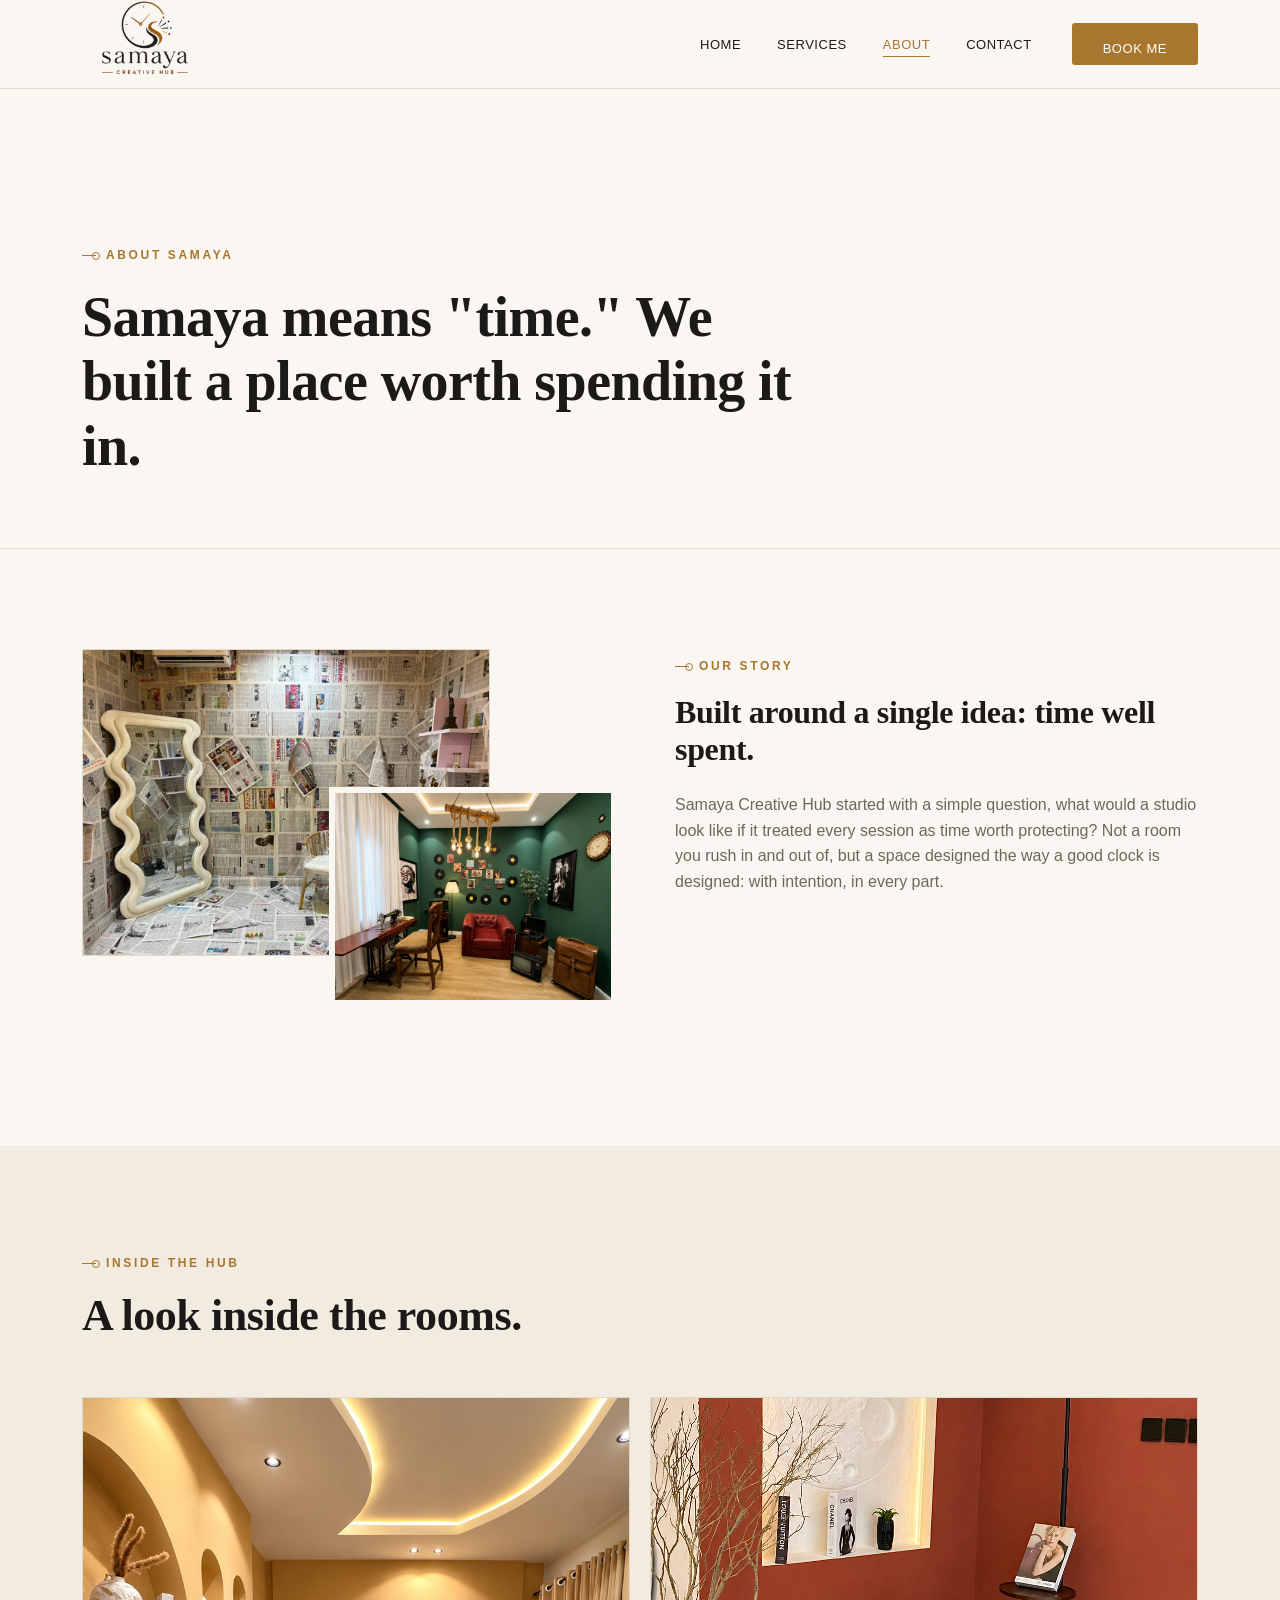
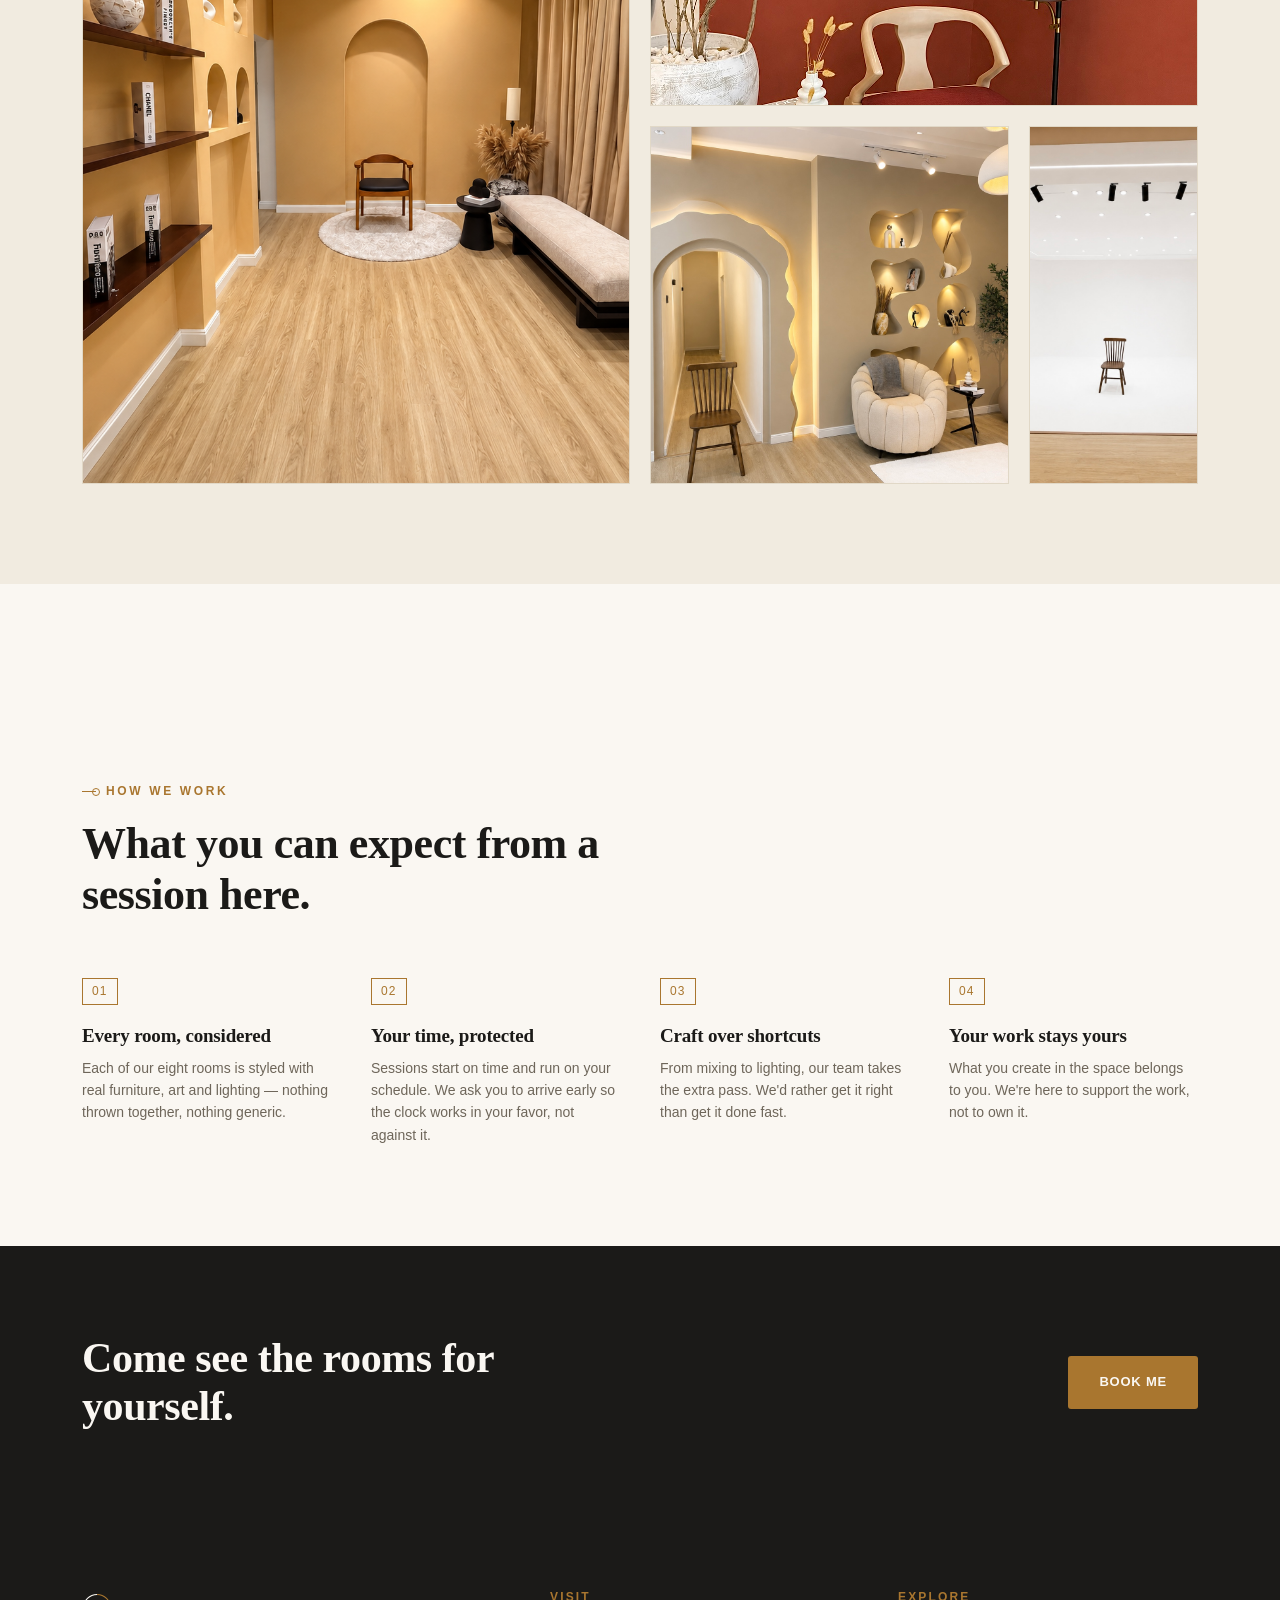
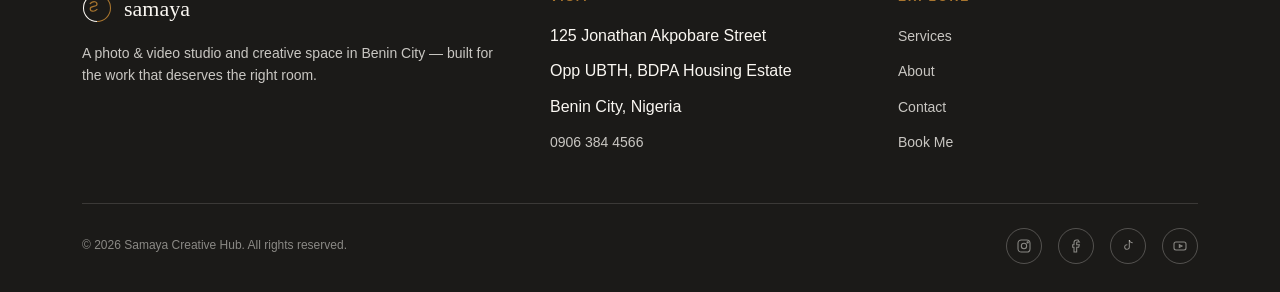
==== commit 23b5e2bc: "pic upload" ====
--- a/about.html
+++ b/about.html
@@ -66,7 +66,7 @@
             />
             <img
               class="p2"
-              src="assets/room_2.jpg"
+              src="assets/room_2.PNG"
               alt="The Aura room at Samaya Creative Hub"
             />
           </div>
@@ -97,7 +97,7 @@
           <div class="asym-gallery">
             <img
               class="g1"
-              src="assets/room_3.jpg"
+              src="assets/room_3.PNG"
               alt="The Canvas white cyclorama studio"
             />
             <img
--- a/styles.css
+++ b/styles.css
@@ -35,7 +35,7 @@
   color: var(--charcoal);
   line-height: 1.6;
   -webkit-font-smoothing: antialiased;
-   padding-top: 88px;
+  padding-top: 88px;
 }
 
 /* .hero {
@@ -67,7 +67,6 @@
   padding: 0 32px;
 }
 
-/* ---- eyebrow / tick label, echoes the clock-face motif in the mark ---- */
 .eyebrow {
   display: inline-flex;
   align-items: center;
@@ -157,7 +156,7 @@
   left: 0;
   right: 0;
   z-index: 50;
-  background: rgba(250,247,242,0.97);
+  background: rgba(250, 247, 242, 0.97);
   border-bottom: 1px solid var(--line);
 }
 .site-header .wrap {
@@ -466,7 +465,6 @@
   border-top: 1px solid rgba(250, 247, 242, 0.16);
 }
 
-/* ---- intro split ---- */
 .intro-split {
   display: grid;
   grid-template-columns: 0.9fr 1.1fr;
@@ -485,7 +483,6 @@
   }
 }
 
-/* ---- services grid (icon based, home preview) ---- */
 .services-grid {
   display: grid;
   grid-template-columns: repeat(3, 1fr);
@@ -1113,3 +1110,137 @@
   width: auto;
   display: block;
 }
+
+/* ---- price toggle ---- */
+.price-toggle {
+  display: inline-flex;
+  border: 1px solid var(--line);
+  border-radius: 3px;
+  overflow: hidden;
+  margin-bottom: 20px;
+}
+.toggle-btn {
+  font-family: var(--sans);
+  font-size: 13px;
+  font-weight: 600;
+  letter-spacing: 0.04em;
+  text-transform: uppercase;
+  padding: 12px 26px;
+  background: var(--cream);
+  color: var(--muted);
+  border: none;
+  cursor: pointer;
+  transition:
+    background 0.2s ease,
+    color 0.2s ease;
+}
+.toggle-btn + .toggle-btn {
+  border-left: 1px solid var(--line);
+}
+.toggle-btn.active {
+  background: var(--bronze);
+  color: var(--cream);
+}
+.room-card.is-hidden {
+  display: none;
+}
+
+.toggle-btn {
+  font-family: var(--sans);
+  font-size: 13px;
+  font-weight: 600;
+  letter-spacing: 0.04em;
+  text-transform: uppercase;
+  padding: 12px 26px;
+  background: var(--cream);
+  color: var(--muted);
+  border: none;
+  cursor: pointer;
+  transition:
+    background 0.2s ease,
+    color 0.2s ease;
+}
+.toggle-btn + .toggle-btn {
+  border-left: 1px solid var(--line);
+}
+.toggle-btn.active {
+  background: var(--bronze);
+  color: var(--cream);
+}
+.room-listing.is-hidden {
+  display: none;
+}
+
+/* ---- lightbox ---- */
+.room-listing .photo img {
+  cursor: zoom-in;
+}
+.lightbox {
+  position: fixed;
+  inset: 0;
+  background: rgba(27, 26, 24, 0.94);
+  display: none;
+  align-items: center;
+  justify-content: center;
+  z-index: 300;
+  padding: 40px;
+}
+.lightbox.open {
+  display: flex;
+}
+.lightbox-img {
+  max-width: 100%;
+  max-height: 100%;
+  object-fit: contain;
+  border-radius: 3px;
+}
+.lightbox-close {
+  position: absolute;
+  top: 24px;
+  right: 24px;
+  width: 44px;
+  height: 44px;
+  border-radius: 50%;
+  border: 1px solid rgba(250, 247, 242, 0.4);
+  background: transparent;
+  color: var(--cream);
+  font-size: 26px;
+  line-height: 1;
+  cursor: pointer;
+  display: flex;
+  align-items: center;
+  justify-content: center;
+  transition: border-color 0.2s ease;
+}
+.lightbox-close:hover {
+  border-color: var(--cream);
+}
+@media (max-width: 600px) {
+  .lightbox {
+    padding: 16px;
+  }
+  .lightbox-close {
+    top: 12px;
+    right: 12px;
+  }
+}
+
+/* ---- scroll reveal ---- */
+.reveal {
+  opacity: 0;
+  transform: translateY(28px);
+  transition:
+    opacity 0.7s ease,
+    transform 0.7s ease;
+}
+.reveal.in-view {
+  opacity: 1;
+  transform: translateY(0);
+}
+@media (prefers-reduced-motion: reduce) {
+  .reveal {
+    opacity: 1;
+    transform: none;
+    transition: none;
+  }
+}
